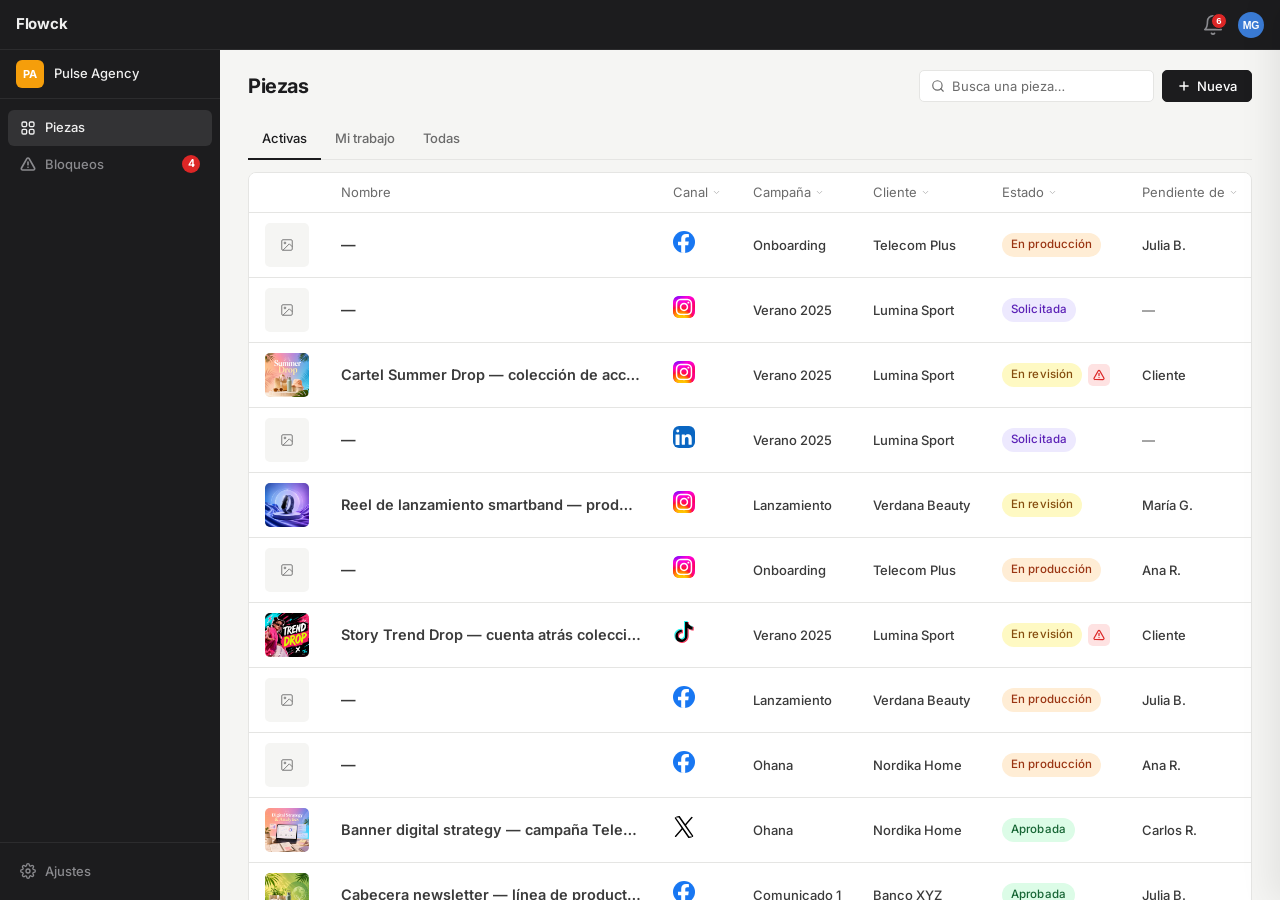
==== index.html @ 9f42bac8 "feat: nombre editable en topbar, placeholder, LinkedIn calado y tabla sin nombre - data.js: name vac" ====
<!DOCTYPE html>
<html lang="es">
<head>
  <meta charset="UTF-8">
  <meta name="viewport" content="width=device-width, initial-scale=1.0">
  <title>Piezas — Flowck</title>
  <link rel="stylesheet" href="css/styles.css">
</head>
<body>

<div id="sidebar"></div>

<div class="main">
  <div id="topbar"></div>

  <div class="content-header">
    <div class="page-header">
      <h1 class="page-title">Piezas</h1>
      <div class="page-actions">
        <div class="search-wrap">
          <svg width="14" height="14" viewBox="0 0 24 24" fill="none" stroke="currentColor" stroke-width="2" stroke-linecap="round" stroke-linejoin="round">
            <circle cx="11" cy="11" r="8"/><path d="m21 21-4.35-4.35"/>
          </svg>
          <input type="text" id="searchInput" placeholder="Busca una pieza…">
        </div>
        <button class="btn btn-primary" id="newPieceBtn">
          <svg width="14" height="14" viewBox="0 0 24 24" fill="none" stroke="currentColor" stroke-width="2.5" stroke-linecap="round">
            <line x1="12" y1="5" x2="12" y2="19"/><line x1="5" y1="12" x2="19" y2="12"/>
          </svg>
          Nueva
        </button>
      </div>
    </div>

    <div class="tabs" id="tabs">
      <div class="tab-item active" data-tab="activas">Activas</div>
      <div class="tab-item" data-tab="mitrabajo">Mi trabajo</div>
      <div class="tab-item" data-tab="todas">Todas</div>
    </div>
  </div>

  <div class="content">
    <div class="table-wrap">
      <table class="pieces-table">
        <thead>
          <tr>
            <th class="col-img"></th>
            <th class="col-name">Nombre</th>
            <th class="col-canal col-filterable" id="filterHead-channel" onclick="openFilterMenu(event,'channel')">
              <span class="th-inner">Canal<svg class="filter-chevron" width="9" height="9" viewBox="0 0 24 24" fill="none" stroke="currentColor" stroke-width="2.5" stroke-linecap="round"><polyline points="6 9 12 15 18 9"/></svg><span class="th-filter-badge" id="badge-channel"></span></span>
            </th>
            <th class="col-camp col-filterable" id="filterHead-campaign" onclick="openFilterMenu(event,'campaign')">
              <span class="th-inner">Campaña<svg class="filter-chevron" width="9" height="9" viewBox="0 0 24 24" fill="none" stroke="currentColor" stroke-width="2.5" stroke-linecap="round"><polyline points="6 9 12 15 18 9"/></svg><span class="th-filter-badge" id="badge-campaign"></span></span>
            </th>
            <th class="col-client col-filterable" id="filterHead-cliente" style="display:none" onclick="openFilterMenu(event,'cliente')">
              <span class="th-inner">Cliente<svg class="filter-chevron" width="9" height="9" viewBox="0 0 24 24" fill="none" stroke="currentColor" stroke-width="2.5" stroke-linecap="round"><polyline points="6 9 12 15 18 9"/></svg><span class="th-filter-badge" id="badge-cliente"></span></span>
            </th>
            <th class="col-estado col-filterable" id="filterHead-status" onclick="openFilterMenu(event,'status')">
              <span class="th-inner">Estado<svg class="filter-chevron" width="9" height="9" viewBox="0 0 24 24" fill="none" stroke="currentColor" stroke-width="2.5" stroke-linecap="round"><polyline points="6 9 12 15 18 9"/></svg><span class="th-filter-badge" id="badge-status"></span></span>
            </th>
            <th class="col-pend col-filterable" id="filterHead-pendienteDe" onclick="openFilterMenu(event,'pendienteDe')">
              <span class="th-inner">Pendiente de<svg class="filter-chevron" width="9" height="9" viewBox="0 0 24 24" fill="none" stroke="currentColor" stroke-width="2.5" stroke-linecap="round"><polyline points="6 9 12 15 18 9"/></svg><span class="th-filter-badge" id="badge-pendienteDe"></span></span>
            </th>
            <th class="col-dead">Deadline</th>
            <th class="col-act"></th>
          </tr>
        </thead>
        <tbody id="piecesBody"></tbody>
      </table>
      <div id="emptyState" class="empty-state" style="display:none">
        <svg width="36" height="36" viewBox="0 0 24 24" fill="none" stroke="#ccc" stroke-width="1.5">
          <rect x="2" y="3" width="20" height="14" rx="2"/><line x1="8" y1="21" x2="16" y2="21"/><line x1="12" y1="17" x2="12" y2="21"/>
        </svg>
        <p>No hay piezas que mostrar</p>
      </div>
    </div>
  </div>
</div>

<!-- Block popover -->
<div class="block-popover" id="blockPopover">
  <div class="block-popover-header">
    <svg width="13" height="13" viewBox="0 0 24 24" fill="none" stroke="currentColor" stroke-width="2.5" stroke-linecap="round" stroke-linejoin="round">
      <path d="m21.73 18-8-14a2 2 0 0 0-3.48 0l-8 14A2 2 0 0 0 4 21h16a2 2 0 0 0 1.73-3Z"/>
      <path d="M12 9v4"/>
      <path d="M12 17h.01"/>
    </svg>
    Bloqueo activo
  </div>
  <div style="font-size:12px;font-weight:600;color:#111;margin-bottom:8px;line-height:1.3" id="popPieceName"></div>
  <div class="block-popover-reason" id="popReason"></div>
  <div class="block-popover-meta">
    Pendiente de: <strong id="popPending"></strong> &nbsp;·&nbsp; Deadline: <strong id="popDeadline"></strong>
  </div>
  <div class="block-popover-footer">
    <a id="popViewLink" href="#" class="btn" style="font-size:12px;padding:5px 14px;background:#F87171;border-color:#F87171;color:#fff;">Ver bloqueo →</a>
  </div>
</div>

<!-- Modal nueva pieza -->
<div class="modal-overlay" id="modalOverlay">
  <div class="modal">
    <div class="modal-header">
      <span class="modal-title" id="modalTitle">Nueva pieza</span>
      <button class="modal-close" id="modalClose">✕</button>
    </div>

    <!-- Nombre: siempre visible -->
    <div class="form-group">
      <label class="form-label">Nombre <span class="required-star">*</span></label>
      <input class="form-input" id="fName" type="text" placeholder="Ej. Banner principal verano">
    </div>

    <!-- Canal + Campaña: siempre visibles -->
    <div class="form-row">
      <div class="form-group">
        <label class="form-label">Canal <span class="required-star">*</span></label>
        <div class="select-wrap">
          <button type="button" class="select-btn empty" id="fChannelBtn">
            <span class="select-btn-content">Selecciona un canal</span>
            <svg class="select-chevron" width="11" height="11" viewBox="0 0 24 24" fill="none" stroke="currentColor" stroke-width="2.5" stroke-linecap="round"><polyline points="6 9 12 15 18 9"/></svg>
          </button>
        </div>
      </div>
      <div class="form-group">
        <label class="form-label">Campaña <span class="form-label-optional">(opcional)</span></label>
        <input class="form-input" id="fCampaign" type="text" placeholder="Ej. Verano 2025">
      </div>
    </div>

    <!-- Cliente + Deadline: siempre visibles -->
    <div class="form-row">
      <div class="form-group">
        <label class="form-label">Cliente <span class="form-label-optional">(opcional)</span></label>
        <input class="form-input" id="fCliente" type="text" placeholder="Ej. Acme Corp">
      </div>
      <div class="form-group">
        <label class="form-label">Deadline <span class="required-star">*</span></label>
        <div class="cal-wrap">
          <button type="button" class="cal-input-btn empty" id="calBtn">
            <span class="cal-btn-text">Selecciona una fecha</span>
            <svg width="13" height="13" viewBox="0 0 24 24" fill="none" stroke="currentColor" stroke-width="2" stroke-linecap="round" stroke-linejoin="round"><rect x="3" y="4" width="18" height="18" rx="2"/><line x1="16" y1="2" x2="16" y2="6"/><line x1="8" y1="2" x2="8" y2="6"/><line x1="3" y1="10" x2="21" y2="10"/></svg>
          </button>
        </div>
      </div>
    </div>

    <!-- SIN archivo: Asignado a + Brief -->
    <div id="sectionNoFile">
      <div class="form-group">
        <label class="form-label">Asignado a <span class="form-label-optional">(opcional)</span></label>
        <div class="select-wrap">
          <button type="button" class="select-btn" id="fOwnerBtn">
            <span class="select-btn-content">Sin asignar</span>
            <svg class="select-chevron" width="11" height="11" viewBox="0 0 24 24" fill="none" stroke="currentColor" stroke-width="2.5" stroke-linecap="round"><polyline points="6 9 12 15 18 9"/></svg>
          </button>
        </div>
      </div>
      <div class="form-group">
        <label class="form-label">Brief <span class="form-label-optional">(opcional)</span></label>
        <textarea class="form-textarea" id="fBrief" placeholder="Describe el objetivo, tono y referencias de la pieza…" style="min-height:70px"></textarea>
      </div>
    </div>

    <hr class="form-separator">

    <!-- Zona de archivo -->
    <div id="fFileZone" class="modal-file-zone">
      <svg width="22" height="22" viewBox="0 0 24 24" fill="none" stroke="currentColor" stroke-width="1.5"><path d="M21 15v4a2 2 0 01-2 2H5a2 2 0 01-2-2v-4"/><polyline points="17 8 12 3 7 8"/><line x1="12" y1="3" x2="12" y2="15"/></svg>
      <span>Arrastra o <strong style="color:var(--text-primary)">haz clic</strong> para subir el archivo creativo</span>
      <span class="modal-file-zone-hint">PNG, JPG, MP4, PDF — opcional</span>
      <input type="file" id="fFile" accept="image/*,video/*,.pdf" style="display:none">
    </div>
    <div id="fFilePreview" class="modal-file-preview" style="display:none">
      <svg width="15" height="15" viewBox="0 0 24 24" fill="none" stroke="currentColor" stroke-width="2" style="flex-shrink:0;color:var(--text-secondary)"><path d="M13 2H6a2 2 0 00-2 2v16a2 2 0 002 2h12a2 2 0 002-2V9z"/><polyline points="13 2 13 9 20 9"/></svg>
      <div class="modal-file-preview-info">
        <span class="modal-file-preview-name" id="fFileNameLabel"></span>
        <button type="button" class="modal-file-preview-replace" id="fFileReplace">Reemplazar archivo</button>
      </div>
      <button type="button" class="modal-file-preview-remove" id="fFileRemove" title="Quitar archivo">✕</button>
    </div>

    <!-- CON archivo: Copy -->
    <div id="sectionWithFile" style="display:none">
      <div class="form-group">
        <label class="form-label">Copy <span class="form-label-optional">(opcional)</span></label>
        <textarea class="form-textarea" id="fCopy" placeholder="Texto principal de la pieza creativa…" style="min-height:70px"></textarea>
      </div>
    </div>

    <div class="modal-footer">
      <button class="btn btn-secondary" id="modalCancel">Cancelar</button>
      <button class="btn btn-primary" id="modalSave" disabled>Crear solicitud</button>
    </div>
  </div>
</div>

<!-- Modal confirmación eliminar pieza -->
<div class="modal-overlay" id="deleteModalOverlay">
  <div class="modal" style="width:400px">
    <div class="modal-header">
      <span class="modal-title">Eliminar pieza</span>
      <button class="modal-close" id="deleteModalClose">✕</button>
    </div>
    <p style="font-size:13.5px;color:var(--text-secondary);line-height:1.5;margin-bottom:4px">
      ¿Confirmas que quieres eliminar esta pieza? Esta acción no se puede deshacer.
    </p>
    <div class="modal-footer">
      <button class="btn btn-secondary" id="deleteModalCancel">Cancelar</button>
      <button class="btn btn-danger" id="deleteModalConfirm">Eliminar</button>
    </div>
  </div>
</div>

<!-- Row action dropdown (shared) -->
<div class="dropdown-menu" id="actionDropdown">
  <div class="dropdown-item" id="actionChangeStatus">
    <svg width="13" height="13" viewBox="0 0 24 24" fill="none" stroke="currentColor" stroke-width="2">
      <polyline points="23 4 23 10 17 10"/><path d="M20.49 15a9 9 0 11-2.12-9.36L23 10"/>
    </svg>
    Cambiar estado
  </div>
  <div class="dropdown-item" id="actionEdit">
    <svg width="13" height="13" viewBox="0 0 24 24" fill="none" stroke="currentColor" stroke-width="2">
      <path d="M11 4H4a2 2 0 0 0-2 2v14a2 2 0 0 0 2 2h14a2 2 0 0 0 2-2v-7"/>
      <path d="M18.5 2.5a2.121 2.121 0 0 1 3 3L12 15l-4 1 1-4 9.5-9.5z"/>
    </svg>
    Editar
  </div>
  <div class="dropdown-sep" id="actionSep"></div>
  <div class="dropdown-item danger" id="actionDelete">
    <svg width="13" height="13" viewBox="0 0 24 24" fill="none" stroke="currentColor" stroke-width="2">
      <polyline points="3 6 5 6 21 6"/><path d="M19 6l-1 14H6L5 6"/><path d="M10 11v6"/><path d="M14 11v6"/>
      <path d="M9 6V4h6v2"/>
    </svg>
    Eliminar pieza
  </div>
</div>

<!-- Column filter dropdown (shared, populated by JS) -->
<div class="filter-dropdown-menu" id="filterDropdown"></div>

<!-- Status change sub-dropdown -->
<div class="dropdown-menu" id="statusDropdown" style="min-width:175px">
  <div class="dropdown-item" data-status="solicitada"><span class="badge solicitada">Solicitada</span></div>
  <div class="dropdown-item" data-status="produccion"><span class="badge produccion">En producción</span></div>
  <div class="dropdown-item" data-status="revision"><span class="badge revision">En revisión</span></div>
  <div class="dropdown-item" data-status="aprobada"><span class="badge aprobada">Aprobada</span></div>
  <div class="dropdown-item" data-status="publicada"><span class="badge publicada">Publicada</span></div>
</div>

<script src="js/data.js"></script>
<script src="js/app.js"></script>
<script>
  /* ── Init ──────────────────────────────────────── */
  document.getElementById('sidebar').innerHTML = renderSidebar('piezas');
  document.getElementById('topbar').innerHTML  = renderTopbar();

  let currentTab    = 'activas';
  let currentSearch = '';
  let activePieceId = null;

  /* ── Column filters state ──────────────────────── */
  const columnFilters = { channel: [], status: [], campaign: [], pendienteDe: [], cliente: [] };
  let currentFilterCol = null;

  /* ── Render table ──────────────────────────────── */
  function getFilteredPieces() {
    let pieces = getPieces();
    if (currentTab === 'activas')   pieces = pieces.filter(p => p.status !== 'publicada');
    if (currentTab === 'mitrabajo') pieces = pieces.filter(p => p.pendienteDe === 'María G.');
    if (currentSearch) {
      const q = currentSearch.toLowerCase();
      pieces = pieces.filter(p => p.name.toLowerCase().includes(q) || p.campaign.toLowerCase().includes(q));
    }
    if (columnFilters.channel.length)     pieces = pieces.filter(p => columnFilters.channel.includes(p.channel));
    if (columnFilters.status.length)      pieces = pieces.filter(p => columnFilters.status.includes(p.status));
    if (columnFilters.campaign.length)    pieces = pieces.filter(p => columnFilters.campaign.includes(p.campaign));
    if (columnFilters.pendienteDe.length) pieces = pieces.filter(p => columnFilters.pendienteDe.includes(p.pendienteDe));
    if (columnFilters.cliente.length)     pieces = pieces.filter(p => columnFilters.cliente.includes(p.cliente));
    pieces = pieces.slice().sort((a, b) => {
      if (currentTab === 'todas') {
        const aPubl = a.status === 'publicada' ? 1 : 0;
        const bPubl = b.status === 'publicada' ? 1 : 0;
        if (aPubl !== bPubl) return aPubl - bPubl;
      }
      if (!a.deadline && !b.deadline) return 0;
      if (!a.deadline) return 1;
      if (!b.deadline) return -1;
      return a.deadline.localeCompare(b.deadline);
    });
    return pieces;
  }

  /* ── Column filter UI (búsqueda + checkboxes + Aplicar/Limpiar) ── */
  let filterDraft = { col: null, selected: new Set() };

  function escAttr(s) {
    return String(s).replace(/&/g,'&amp;').replace(/"/g,'&quot;').replace(/</g,'&lt;').replace(/>/g,'&gt;');
  }

  function openFilterMenu(e, col) {
    e.stopPropagation();
    const menu = document.getElementById('filterDropdown');
    if (menu.classList.contains('open') && currentFilterCol === col) {
      menu.classList.remove('open');
      currentFilterCol = null;
      return;
    }
    currentFilterCol = col;
    filterDraft = { col, selected: new Set(columnFilters[col] || []) };
    menu.innerHTML = buildFilterContent(col);
    const rect = e.currentTarget.getBoundingClientRect();
    menu.style.minWidth = '230px';
    menu.style.top  = (rect.bottom + 1) + 'px';
    const menuW = 230;
    menu.style.left = Math.max(8, Math.min(rect.left, window.innerWidth - menuW - 8)) + 'px';
    closeAll();
    menu.classList.add('open');
    const search = menu.querySelector('.filter-search-input');
    if (search) search.focus();
  }

  function buildFilterContent(col) {
    const pieces   = getPieces();
    const selected = filterDraft.selected;

    let present = [];
    if (col === 'channel')         present = pieces.map(p => p.channel).filter(Boolean);
    else if (col === 'status')     present = pieces.map(p => p.status).filter(Boolean);
    else if (col === 'campaign')   present = pieces.map(p => p.campaign).filter(v => v && v !== '—');
    else if (col === 'cliente')    present = pieces.map(p => p.cliente).filter(v => v && v.trim());
    else if (col === 'pendienteDe')present = pieces.map(p => p.pendienteDe).filter(v => v && v !== '—');

    let options = [...new Set(present)].map(v => ({
      value: v,
      label: col === 'channel' ? (CHANNEL_LABELS[v] || v) : (col === 'status' ? (STATUS_LABELS[v] || v) : v),
    }));
    if (col === 'status') {
      /* Mismo orden que el subdropdown "Cambiar estado" de los ···, no alfabético. */
      options.sort((a, b) => STATUS_ORDER.indexOf(a.value) - STATUS_ORDER.indexOf(b.value));
    } else {
      options.sort((a, b) => a.label.localeCompare(b.label));
    }

    const rowsHtml = options.map(o => {
      const checked = selected.has(o.value) ? 'checked' : '';
      let inner;
      if (col === 'channel') inner = `${channelIcon(o.value)}<span>${o.label}</span>`;
      else if (col === 'status') inner = statusBadge(o.value);
      else inner = `<span>${o.label}</span>`;
      return `<label class="filter-option-row" data-label="${escAttr(o.label.toLowerCase())}">
        <input type="checkbox" value="${escAttr(o.value)}" ${checked} onchange="toggleFilterDraft(this.value, this.checked)">
        ${inner}
      </label>`;
    }).join('') || `<div class="filter-empty">Sin opciones</div>`;

    /* Solo Campaña y Cliente pueden acumular muchas opciones; el resto
       son listas fijas/cortas y no necesitan buscador interno. */
    const showSearch = col === 'campaign' || col === 'cliente';
    const searchHtml = showSearch ? `
      <div class="filter-search-wrap">
        <svg width="13" height="13" viewBox="0 0 24 24" fill="none" stroke="currentColor" stroke-width="2" stroke-linecap="round" stroke-linejoin="round"><circle cx="11" cy="11" r="8"/><path d="m21 21-4.35-4.35"/></svg>
        <input type="text" class="filter-search-input" placeholder="Buscar opción…" oninput="onFilterSearchInput(this.value)">
      </div>` : '';

    return `
      ${searchHtml}
      <div class="filter-options-list" id="filterOptionsList">${rowsHtml}</div>
      <div class="filter-panel-actions">
        <button type="button" class="filter-btn-clear" onclick="clearFilterPanel()">Limpiar</button>
        <button type="button" class="filter-btn-apply" onclick="applyFilterPanel()">Aplicar</button>
      </div>`;
  }

  function onFilterSearchInput(q) {
    const query = q.trim().toLowerCase();
    document.querySelectorAll('#filterOptionsList .filter-option-row').forEach(row => {
      row.style.display = (!query || row.dataset.label.includes(query)) ? 'flex' : 'none';
    });
  }

  function toggleFilterDraft(value, checked) {
    if (checked) filterDraft.selected.add(value);
    else filterDraft.selected.delete(value);
  }

  function applyFilterPanel() {
    if (!filterDraft.col) return;
    columnFilters[filterDraft.col] = [...filterDraft.selected];
    closeAll();
    currentFilterCol = null;
    renderTable();
    updateFilterHeaders();
  }

  function clearFilterPanel() {
    if (!filterDraft.col) return;
    columnFilters[filterDraft.col] = [];
    closeAll();
    currentFilterCol = null;
    renderTable();
    updateFilterHeaders();
  }

  function updateFilterHeaders() {
    const map = { channel:'filterHead-channel', status:'filterHead-status', campaign:'filterHead-campaign', pendienteDe:'filterHead-pendienteDe', cliente:'filterHead-cliente' };
    Object.entries(map).forEach(([key, id]) => {
      const th = document.getElementById(id);
      const count = (columnFilters[key] || []).length;
      if (th) th.classList.toggle('has-filter', count > 0);
      const badge = document.getElementById('badge-' + key);
      if (badge) badge.textContent = count > 0 ? String(count) : '';
    });
  }

  function renderTable() {
    const pieces     = getFilteredPieces();
    const tbody      = document.getElementById('piecesBody');
    const empty      = document.getElementById('emptyState');
    const showCliente = getPieces().some(p => p.cliente && p.cliente.trim());
    const clienteTh  = document.getElementById('filterHead-cliente');
    if (clienteTh) clienteTh.style.display = showCliente ? '' : 'none';

    if (pieces.length === 0) {
      tbody.innerHTML = '';
      empty.style.display = 'block';
      return;
    }
    empty.style.display = 'none';

    tbody.innerHTML = pieces.map(p => `
      <tr data-id="${p.id}" onclick="goDetail(${p.id})">
        <td class="col-img">
          ${(p.image || p.thumbnail) && !['solicitada','produccion'].includes(p.status)
            ? `<img class="cell-thumb" src="${p.image || p.thumbnail}" alt="${p.name}" onerror="this.style.display='none';this.nextElementSibling.style.display='flex'">
               <div class="thumb-placeholder" style="display:none">
                 <svg width="14" height="14" viewBox="0 0 24 24" fill="none" stroke="currentColor" stroke-width="1.5">
                   <rect x="3" y="3" width="18" height="18" rx="2"/><circle cx="8.5" cy="8.5" r="1.5"/>
                   <polyline points="21 15 16 10 5 21"/>
                 </svg>
               </div>`
            : `<div class="thumb-placeholder" style="display:flex">
                 <svg width="14" height="14" viewBox="0 0 24 24" fill="none" stroke="currentColor" stroke-width="1.5">
                   <rect x="3" y="3" width="18" height="18" rx="2"/><circle cx="8.5" cy="8.5" r="1.5"/>
                   <polyline points="21 15 16 10 5 21"/>
                 </svg>
               </div>`}
        </td>
        <td class="col-name"><span class="cell-name">${p.name || '—'}</span></td>
        <td class="col-canal">${channelIcon(p.channel)}</td>
        <td class="col-camp"><span class="cell-campaign">${p.campaign}</span></td>
        ${showCliente ? `<td class="col-client"><span class="cell-campaign">${p.cliente || ''}</span></td>` : ''}
        <td class="col-estado">
          <div class="status-cell">
            ${statusBadge(p.status)}
            ${p.blocked ? blockBadge(p.id) : ''}
          </div>
        </td>
        <td class="col-pend"><span class="cell-pending${(!p.pendienteDe || p.pendienteDe === '—' || p.pendienteDe === 'Sin asignar') ? ' cell-pending-unassigned' : ''}">${(!p.pendienteDe || p.pendienteDe === 'Sin asignar') ? '—' : p.pendienteDe}</span></td>
        <td class="col-dead">${formatDeadline(p.deadline, p.status)}</td>
        <td class="col-act" onclick="event.stopPropagation()">
          <button class="actions-btn" onclick="openActionMenu(event, ${p.id})" title="Acciones">···</button>
        </td>
      </tr>
    `).join('');
  }

  /* ── Navigation ────────────────────────────────── */
  function goDetail(id) { window.location.href = 'detalle.html#' + id; }

  /* ── Tabs ──────────────────────────────────────── */
  document.getElementById('tabs').addEventListener('click', function(e) {
    const tab = e.target.closest('.tab-item');
    if (!tab) return;
    document.querySelectorAll('.tab-item').forEach(t => t.classList.remove('active'));
    tab.classList.add('active');
    currentTab = tab.dataset.tab;
    renderTable();
  });

  /* ── Search ─────────────────────────────────────── */
  document.getElementById('searchInput').addEventListener('input', function() {
    currentSearch = this.value.trim();
    renderTable();
  });

  /* ── Action dropdown ─────────────────────────────── */
  let actionMenuOpenedUp = false;

  function openActionMenu(e, id) {
    e.stopPropagation();
    const btn  = e.currentTarget;
    const menu = document.getElementById('actionDropdown');

    if (menu.classList.contains('open') && activePieceId === id) {
      menu.classList.remove('open');
      return;
    }
    activePieceId = id;
    closeAll();

    const piece = getPieceById(id);
    const showChangeStatus = !!piece && piece.status !== 'publicada';
    const showEdit = !!piece && ['solicitada','produccion','revision'].includes(piece.status);
    document.getElementById('actionChangeStatus').style.display = showChangeStatus ? 'flex' : 'none';
    document.getElementById('actionEdit').style.display = showEdit ? 'flex' : 'none';
    document.getElementById('actionSep').style.display = (showChangeStatus || showEdit) ? 'block' : 'none';

    const rect  = btn.getBoundingClientRect();
    const menuW = 180;
    menu.style.position   = 'fixed';
    menu.style.right      = 'auto';
    menu.style.visibility = 'hidden';
    menu.classList.add('open');
    const menuH = menu.offsetHeight;
    menu.style.visibility = '';

    /* Las 3 últimas filas de la tabla siempre abren hacia arriba,
       sin depender del cálculo dinámico de espacio disponible. */
    const allRows = [...document.querySelectorAll('#piecesBody tr')];
    const row     = btn.closest('tr');
    const rowIdx  = allRows.indexOf(row);
    const isLastRows = rowIdx !== -1 && rowIdx >= allRows.length - 3;

    const spaceBelow = window.innerHeight - rect.top;
    actionMenuOpenedUp = isLastRows || spaceBelow < menuH + 8;
    menu.style.top  = (actionMenuOpenedUp ? (rect.bottom - menuH) : rect.top) + 'px';
    menu.style.left = (rect.right - menuW) + 'px';
  }

  document.getElementById('actionDelete').addEventListener('click', function() {
    if (!activePieceId) return;
    closeAll();
    document.getElementById('deleteModalOverlay').classList.add('open');
  });

  function closeDeleteModal() {
    document.getElementById('deleteModalOverlay').classList.remove('open');
  }
  document.getElementById('deleteModalClose').addEventListener('click', closeDeleteModal);
  document.getElementById('deleteModalCancel').addEventListener('click', closeDeleteModal);
  document.getElementById('deleteModalOverlay').addEventListener('click', function(e) {
    if (e.target === this) closeDeleteModal();
  });
  document.getElementById('deleteModalConfirm').addEventListener('click', function() {
    if (!activePieceId) return;
    const pieces = getPieces().filter(p => p.id !== activePieceId);
    savePieces(pieces);
    closeDeleteModal();
    renderTable();
    document.getElementById('sidebar').innerHTML = renderSidebar('piezas');
  });

  document.getElementById('actionEdit').addEventListener('click', function() {
    if (!activePieceId) return;
    openEditModal(activePieceId);
  });

  document.getElementById('actionChangeStatus').addEventListener('click', function(e) {
    e.stopPropagation();
    const actionMenu = document.getElementById('actionDropdown');
    const statusMenu = document.getElementById('statusDropdown');
    const rect = actionMenu.getBoundingClientRect();

    const piece = getPieceById(activePieceId);
    document.querySelectorAll('#statusDropdown [data-status]').forEach(item => {
      item.style.display = (!piece || item.dataset.status !== piece.status) ? 'flex' : 'none';
    });

    statusMenu.style.position   = 'fixed';
    statusMenu.style.right      = 'auto';
    statusMenu.style.visibility = 'hidden';
    statusMenu.classList.add('open');
    const menuH = statusMenu.offsetHeight;
    statusMenu.style.visibility = '';

    /* Misma posición horizontal que el dropdown ··· y la misma dirección
       (arriba/abajo) que este haya usado al abrirse. */
    statusMenu.style.top  = (actionMenuOpenedUp ? (rect.bottom - menuH) : rect.top) + 'px';
    statusMenu.style.left = rect.left + 'px';
    actionMenu.classList.remove('open');
  });

  document.getElementById('statusDropdown').addEventListener('click', function(e) {
    const item = e.target.closest('[data-status]');
    if (!item || !activePieceId) return;
    const pieces = getPieces();
    const idx    = pieces.findIndex(p => p.id === activePieceId);
    if (idx !== -1) {
      pieces[idx].status      = item.dataset.status;
      pieces[idx].pendienteDe = getDefaultPendiente(pieces[idx]);
      savePieces(pieces);
    }
    closeAll();
    renderTable();
  });

  /* ── Modal nueva pieza / editar pieza ─────────────── */
  let modalHasFile = false;
  let modalFileData = null;
  let modalFileDataUrl = null;
  let editingPieceId = null;
  let editingKeptOriginalFile = false;
  const cal = new MiniCalendar(document.getElementById('calBtn'), () => validateModal());
  const channelSelect = new IconSelect(
    document.getElementById('fChannelBtn'),
    Object.keys(CHANNEL_LABELS).map(v => ({ value: v, label: CHANNEL_LABELS[v], iconHtml: channelIcon(v) })),
    () => validateModal()
  );
  const ownerSelect = new IconSelect(
    document.getElementById('fOwnerBtn'),
    [...getTeamMembers(), 'Sin asignar'].map(v => ({ value: v, label: v })),
    null
  );
  ownerSelect.setValue('Sin asignar', false);

  function validateModal() {
    const name    = document.getElementById('fName').value.trim();
    const channel = channelSelect.getValue();
    const deadline = cal.getValue();
    const ok = name.length > 0 && !!channel && deadline.length > 0;
    document.getElementById('modalSave').disabled = !ok;
  }
  document.getElementById('fName').addEventListener('input', validateModal);

  function setModalMode(withFile) {
    modalHasFile = withFile;
    document.getElementById('sectionNoFile').style.display  = withFile ? 'none'  : 'block';
    document.getElementById('sectionWithFile').style.display = withFile ? 'block' : 'none';
    document.getElementById('modalSave').textContent = editingPieceId
      ? 'Guardar cambios'
      : (withFile ? 'Añadir pieza' : 'Crear solicitud');
    validateModal();
  }

  function handleModalFile(file) {
    if (!file) return;
    modalFileData = file;
    modalFileDataUrl = null;
    editingKeptOriginalFile = false;
    document.getElementById('fFileNameLabel').textContent = file.name;
    document.getElementById('fFileZone').style.display    = 'none';
    document.getElementById('fFilePreview').style.display = 'flex';
    setModalMode(true);
    const reader = new FileReader();
    reader.onload = function(e) { modalFileDataUrl = e.target.result; };
    reader.readAsDataURL(file);
  }

  function openModal() {
    document.getElementById('modalTitle').textContent = 'Nueva pieza';
    document.getElementById('modalOverlay').classList.add('open');
    validateModal();
  }

  function openEditModal(id) {
    const piece = getPieceById(id);
    if (!piece) return;
    closeAll();
    editingPieceId = id;
    editingKeptOriginalFile = !!piece.fileName;
    modalFileData = null;
    modalFileDataUrl = null;

    document.getElementById('fName').value     = piece.name || '';
    document.getElementById('fCampaign').value = (piece.campaign && piece.campaign !== '—') ? piece.campaign : '';
    document.getElementById('fCliente').value  = piece.cliente || '';
    document.getElementById('fBrief').value    = piece.brief || '';
    document.getElementById('fCopy').value     = piece.copy || '';
    channelSelect.setValue(piece.channel, false);
    cal.setValue(piece.deadline || '');
    ownerSelect.setValue((piece.pendienteDe && piece.pendienteDe !== '—') ? piece.pendienteDe : 'Sin asignar', false);

    if (piece.fileName) {
      document.getElementById('fFileNameLabel').textContent = piece.fileName;
      document.getElementById('fFileZone').style.display    = 'none';
      document.getElementById('fFilePreview').style.display = 'flex';
      setModalMode(true);
    } else {
      document.getElementById('fFileZone').style.display    = 'flex';
      document.getElementById('fFilePreview').style.display = 'none';
      setModalMode(false);
    }

    document.getElementById('modalTitle').textContent = 'Editar pieza';
    document.getElementById('modalOverlay').classList.add('open');
    validateModal();
  }

  function closeModal() {
    document.getElementById('modalOverlay').classList.remove('open');
    ['fName','fCampaign','fBrief','fCliente','fCopy'].forEach(id => {
      const el = document.getElementById(id); if (el) el.value = '';
    });
    cal.reset();
    channelSelect.reset();
    ownerSelect.setValue('Sin asignar', false);
    document.getElementById('fFile').value         = '';
    document.getElementById('fFileNameLabel').textContent = '';
    document.getElementById('fFileZone').style.display    = 'flex';
    document.getElementById('fFilePreview').style.display = 'none';
    modalHasFile = false;
    modalFileData = null;
    modalFileDataUrl = null;
    editingPieceId = null;
    editingKeptOriginalFile = false;
    setModalMode(false);
  }

  /* File zone — click */
  document.getElementById('fFileZone').addEventListener('click', function() {
    document.getElementById('fFile').click();
  });
  document.getElementById('fFileReplace').addEventListener('click', function() {
    document.getElementById('fFile').click();
  });
  document.getElementById('fFile').addEventListener('change', function() {
    handleModalFile(this.files[0]);
  });

  /* File zone — drag & drop */
  document.getElementById('fFileZone').addEventListener('dragover', function(e) {
    e.preventDefault(); this.classList.add('drag-over');
  });
  document.getElementById('fFileZone').addEventListener('dragleave', function() {
    this.classList.remove('drag-over');
  });
  document.getElementById('fFileZone').addEventListener('drop', function(e) {
    e.preventDefault(); this.classList.remove('drag-over');
    handleModalFile(e.dataTransfer.files[0]);
  });

  /* Remove file */
  document.getElementById('fFileRemove').addEventListener('click', function() {
    modalFileData = null;
    modalFileDataUrl = null;
    editingKeptOriginalFile = false;
    document.getElementById('fFile').value = '';
    document.getElementById('fFilePreview').style.display = 'none';
    document.getElementById('fFileZone').style.display    = 'flex';
    setModalMode(false);
  });

  document.getElementById('newPieceBtn').addEventListener('click', openModal);
  document.getElementById('modalClose').addEventListener('click', closeModal);
  document.getElementById('modalCancel').addEventListener('click', closeModal);
  document.getElementById('modalOverlay').addEventListener('click', function(e) {
    if (e.target === this) closeModal();
  });

  document.getElementById('modalSave').addEventListener('click', function() {
    const name = document.getElementById('fName').value.trim();
    if (!name) { document.getElementById('fName').focus(); return; }

    const channel = channelSelect.getValue();
    if (!channel) return;

    const deadline = cal.getValue();
    if (!deadline) return;

    const campaign = document.getElementById('fCampaign').value.trim() || '—';
    const cliente  = document.getElementById('fCliente').value.trim();
    const pieces   = getPieces();

    if (editingPieceId) {
      /* ── Editar pieza existente ──────────────────── */
      const idx = pieces.findIndex(p => p.id === editingPieceId);
      if (idx === -1) { closeModal(); return; }
      const orig = pieces[idx];

      const owner = modalHasFile ? (orig.pendienteDe || 'Sin asignar') : (ownerSelect.getValue() || 'Sin asignar');
      const brief = modalHasFile ? (orig.brief || '') : document.getElementById('fBrief').value.trim();
      const copy  = modalHasFile ? document.getElementById('fCopy').value.trim() : (orig.copy || '');

      let fileName, fileFormat, thumbnail, image;
      if (modalFileData) {
        /* archivo nuevo: sustituye al anterior */
        fileFormat = modalFileData.name.split('.').pop().toUpperCase();
        fileName   = modalFileData.name;
        thumbnail  = modalFileDataUrl || orig.thumbnail || '';
        image      = modalFileDataUrl || orig.image || '';
      } else if (modalHasFile && editingKeptOriginalFile) {
        /* se mantiene el archivo original sin cambios */
        fileName = orig.fileName; fileFormat = orig.fileFormat;
        thumbnail = orig.thumbnail; image = orig.image;
      } else {
        /* sin archivo (eliminado o nunca tuvo) */
        fileName = null; fileFormat = '—'; thumbnail = ''; image = '';
      }

      pieces[idx] = {
        ...orig,
        name, channel, campaign,
        pendienteDe: owner,
        deadline,
        cliente,
        brief,
        copy,
        fileName,
        fileFormat,
        thumbnail,
        image,
      };
      savePieces(pieces);
      closeModal();
      renderTable();
      document.getElementById('sidebar').innerHTML = renderSidebar('piezas');
      return;
    }

    /* ── Crear pieza nueva ────────────────────────── */
    const owner    = modalHasFile ? 'Sin asignar' : (ownerSelect.getValue() || 'Sin asignar');
    const brief    = modalHasFile ? '' : document.getElementById('fBrief').value.trim();
    const copy     = modalHasFile ? document.getElementById('fCopy').value.trim() : '';
    const fileFormat = modalHasFile && modalFileData
      ? modalFileData.name.split('.').pop().toUpperCase()
      : '—';
    const fileName   = modalHasFile && modalFileData ? modalFileData.name : null;
    const initialStatus = modalHasFile
      ? 'revision'
      : (owner !== 'Sin asignar' ? 'produccion' : 'solicitada');

    const newId = Math.max(...pieces.map(p => p.id), 0) + 1;
    const seed  = 'flowck' + newId;

    pieces.push({
      id: newId, name, channel,
      campaign,
      status:      initialStatus,
      pendienteDe: owner,
      deadline:    deadline || '',
      ...(cliente  ? { cliente }  : {}),
      ...(brief    ? { brief }    : {}),
      ...(fileName ? { fileName } : {}),
      thumbnail:   modalHasFile ? (modalFileDataUrl || '') : '',
      image:       modalHasFile ? (modalFileDataUrl || '') : '',
      blocked: false, blockLabel: '', blockReason: '',
      copy,
      fileFormat,
      fileVersion: 'v1',
      comments: [],
    });
    savePieces(pieces);
    closeModal();
    renderTable();
    document.getElementById('sidebar').innerHTML = renderSidebar('piezas');
  });

  /* Reposiciona desplegables del modal al hacer scroll dentro de él */
  document.getElementById('modalOverlay').querySelector('.modal').addEventListener('scroll', function() {
    const iPop = IconSelect._pop;
    if (iPop && iPop.classList.contains('open') && IconSelect._inst) {
      const r = IconSelect._inst._btn.getBoundingClientRect();
      iPop.style.top  = (r.bottom + 4) + 'px';
      iPop.style.left = r.left + 'px';
    }
    const cPop = MiniCalendar._pop;
    if (cPop && cPop.classList.contains('open') && MiniCalendar._inst) {
      const r = MiniCalendar._inst._btn.getBoundingClientRect();
      cPop.style.top  = (r.bottom + 4) + 'px';
      cPop.style.left = r.left + 'px';
    }
  });

  /* ── Boot ──────────────────────────────────────── */
  renderTable();
</script>
</body>
</html>
---- css/styles.css ----
@import url('https://fonts.googleapis.com/css2?family=Inter:ital,wght@0,400;0,500;0,600;0,700;1,400&display=swap');

*, *::before, *::after { box-sizing: border-box; margin: 0; padding: 0; }

:root {
  --bg:               #F5F5F3;
  --surface:          #FFFFFF;
  --sidebar-bg:       #1C1C1E;
  --text-primary:     #1C1C1E;
  --text-secondary:   #6B6B6B;
  --text-on-dark:     #F0F0F0;
  --text-on-dark-muted: #8A8A8E;
  --border:           #E5E5E3;
  --border-dark:      #2C2C2E;
  --row-hover:        #FAFAF9;

  --s-sol-bg:   #EDE9FE; --s-sol-text:  #5B21B6;
  --s-pro-bg:   #FFEDD5; --s-pro-text:  #9A3412;
  --s-rev-bg:   #FEF9C3; --s-rev-text:  #854D0E;
  --s-apr-bg:   #DCFCE7; --s-apr-text:  #166534;
  --s-pub-bg:   #DBEAFE; --s-pub-text:  #1D4ED8;
  --block-bg:   #FEE2E2; --block-text:  #DC2626;

  --sidebar-w:  220px;
  --r:          8px;
  --r-sm:       5px;
  --r-full:     999px;
}

html, body { height: 100%; }

body {
  font-family: 'Inter', -apple-system, sans-serif;
  background: var(--bg);
  color: var(--text-primary);
  font-size: 13.5px;
  line-height: 1.5;
  -webkit-font-smoothing: antialiased;
}

/* ── SIDEBAR ─────────────────────────────────────── */
.sidebar {
  width: var(--sidebar-w);
  min-height: 100vh;
  background: var(--sidebar-bg);
  display: flex;
  flex-direction: column;
  position: fixed;
  top: 0; left: 0;
  z-index: 100;
}

.sidebar-brand {
  height: 50px;
  box-sizing: border-box;
  display: flex;
  align-items: center;
  padding: 0 16px;
  font-size: 15px;
  font-weight: 700;
  color: var(--text-on-dark);
  letter-spacing: -0.3px;
  border-bottom: 1px solid var(--border-dark);
  flex-shrink: 0;
}

.sidebar-nav { flex: 1; padding: 10px 0; }

.nav-item {
  display: flex;
  align-items: center;
  gap: 9px;
  padding: 8px 12px;
  color: var(--text-on-dark-muted);
  font-size: 13px;
  font-weight: 500;
  cursor: pointer;
  border-radius: 6px;
  margin: 1px 8px;
  text-decoration: none;
  transition: background 0.12s, color 0.12s;
}
.nav-item:hover { background: rgba(255,255,255,0.07); color: var(--text-on-dark); }
.nav-item.active { background: rgba(255,255,255,0.1); color: var(--text-on-dark); }

.nav-item .nav-badge {
  margin-left: auto;
  background: #DC2626;
  color: #fff;
  font-size: 10.5px;
  font-weight: 700;
  min-width: 18px;
  height: 18px;
  border-radius: 99px;
  display: flex; align-items: center; justify-content: center;
  padding: 0 5px;
}

.sidebar-bottom {
  padding: 10px 0;
  border-top: 1px solid var(--border-dark);
}

/* ── MAIN LAYOUT ─────────────────────────────────── */
.main {
  margin-left: var(--sidebar-w);
  height: 100vh;
  display: flex;
  flex-direction: column;
  overflow: hidden;
}

/* Sub-header (page-title + tabs) — always visible above the scroll area */
.content-header {
  flex-shrink: 0;
  background: var(--bg);
  padding: 20px 28px 12px;
}

/* ── PAGE TOPBAR (dark strip) ────────────────────── */
.page-topbar {
  height: 50px;
  background: var(--sidebar-bg);
  display: flex;
  align-items: center;
  justify-content: flex-end;
  padding: 0 16px;
  gap: 10px;
  position: sticky;
  top: 0;
  z-index: 90;
  flex-shrink: 0;
  border-bottom: 1px solid var(--border-dark);
}

.topbar-bell-btn {
  display: flex; align-items: center; justify-content: center;
  background: transparent;
  color: var(--text-on-dark-muted);
  height: 26px;
  line-height: 0;
  border: none;
  cursor: pointer;
  transition: color 0.12s;
  position: relative;
  padding: 4px;
}
.topbar-bell-btn:hover { color: var(--text-on-dark); }

.topbar-notif-dot {
  position: absolute;
  top: 3px; right: 3px;
  width: 6px; height: 6px;
  background: #DC2626;
  border-radius: 50%;
  border: 1.5px solid var(--sidebar-bg);
}

.profile-avatar-wrap {
  position: relative;
  flex-shrink: 0;
}

.topbar-avatar {
  width: 26px; height: 26px;
  border-radius: 50%;
  border: none; padding: 0;
  color: #fff;
  font-size: 10.5px;
  font-weight: 700;
  letter-spacing: -0.2px;
  display: flex; align-items: center; justify-content: center;
  cursor: pointer;
  flex-shrink: 0;
}

/* ── PROFILE DROPDOWN ───────────────────────────── */
.profile-dropdown {
  position: absolute;
  top: calc(100% + 8px);
  right: 0;
  background: var(--surface);
  border: 0.5px solid #E5E5E3;
  border-radius: var(--r);
  box-shadow: 0 8px 24px rgba(0,0,0,0.10);
  z-index: 400;
  width: max-content;
  display: none;
  overflow: hidden;
}
.profile-dropdown.open { display: block; }

.profile-dropdown-header {
  display: flex; align-items: center; gap: 12px;
  padding: 14px 16px;
}
.profile-dropdown-avatar {
  width: 40px; height: 40px;
  border-radius: 50%;
  display: flex; align-items: center; justify-content: center;
  color: #fff; font-size: 15px; font-weight: 700;
  flex-shrink: 0; letter-spacing: -0.4px;
}
.profile-dropdown-info {
  display: flex; flex-direction: column; gap: 5px; align-items: center;
}
.profile-dropdown-name {
  font-size: 13.5px; font-weight: 600; color: var(--text-primary);
}

/* ── TOAST ──────────────────────────────────────── */
.app-toast {
  position: fixed;
  bottom: 24px; right: 24px;
  background: var(--text-primary);
  color: #fff;
  font-size: 13px; font-weight: 500;
  padding: 10px 16px;
  border-radius: var(--r);
  box-shadow: 0 4px 16px rgba(0,0,0,0.15);
  opacity: 0;
  transform: translateY(6px);
  transition: opacity 0.18s, transform 0.18s;
  pointer-events: none;
  z-index: 9999;
}
.app-toast.visible {
  opacity: 1;
  transform: translateY(0);
}

/* ── CONTENT ─────────────────────────────────────── */
.content {
  flex: 1;
  padding: 0 28px 40px;
  overflow-y: auto;
}

/* ── PAGE HEADER ─────────────────────────────────── */
.page-header {
  display: flex;
  align-items: center;
  justify-content: space-between;
  margin-bottom: 18px;
  gap: 12px;
}
.page-title {
  font-size: 20px;
  font-weight: 700;
  letter-spacing: -0.4px;
}
.page-actions { display: flex; align-items: center; gap: 8px; }

/* ── TABS ─────────────────────────────────────────── */
.tabs {
  display: flex;
  border-bottom: 1px solid var(--border);
  margin-bottom: 0;
}
.tab-item {
  font-size: 13px;
  font-weight: 500;
  color: var(--text-secondary);
  padding: 9px 14px;
  cursor: pointer;
  border-bottom: 2px solid transparent;
  margin-bottom: -1px;
  transition: color 0.12s, border-color 0.12s;
  white-space: nowrap;
  user-select: none;
}
.tab-item:hover { color: var(--text-primary); }
.tab-item.active { color: var(--text-primary); border-bottom-color: var(--text-primary); }

/* ── TABLE ─────────────────────────────────────────── */
.table-wrap {
  background: var(--surface);
  border: 1px solid var(--border);
  border-radius: var(--r);
  overflow: clip; /* clips rounded corners without creating a scroll container */
  margin-top: 0;
}

.pieces-table {
  width: 100%;
  min-width: 860px;
  border-collapse: collapse;
}

.pieces-table thead th {
  background: var(--surface);
  position: sticky;
  top: 0;
  z-index: 10;
  padding: 10px 16px;
  text-align: left;
  font-size: 13px;
  font-weight: 400;
  color: #6B6B6B;
  border-bottom: 1px solid var(--border);
  white-space: nowrap;
}

.pieces-table tbody tr {
  border-bottom: 1px solid var(--border);
  transition: background 0.1s;
  cursor: pointer;
}
.pieces-table tbody tr:last-child { border-bottom: none; }
.pieces-table tbody tr:hover { background: var(--row-hover); }

.pieces-table td {
  padding: 10px 16px;
  vertical-align: middle;
  overflow: hidden;
}

.col-img    { width: 56px;  min-width: 56px; }
.col-name   { width: 200px; }
.col-canal  { width: 72px; }
.col-camp   { width: 130px; }
.col-client { width: 110px; }
.col-estado { width: 140px; }
.col-pend   { width: 125px; }
.col-dead   { width: 95px; }
.col-act    { width: 40px;  min-width: 40px; text-align: center; }

.cell-thumb {
  width: 44px; height: 44px;
  border-radius: var(--r-sm);
  object-fit: cover;
  background: var(--bg);
  display: block;
}
.thumb-placeholder {
  width: 44px; height: 44px;
  border-radius: var(--r-sm);
  background: var(--bg);
  display: flex; align-items: center; justify-content: center;
  color: var(--text-secondary);
  font-size: 11px;
}

.cell-name {
  display: block;
  font-weight: 600;
  font-size: 14.5px;
  color: #3A3A3A;
  white-space: nowrap;
  overflow: hidden;
  text-overflow: ellipsis;
  max-width: 300px;
}

.cell-campaign {
  font-size: 13px;
  font-weight: 500;
  color: #3A3A3A;
  white-space: nowrap;
  overflow: hidden;
  text-overflow: ellipsis;
}

.cell-pending {
  font-size: 13px;
  font-weight: 500;
  color: #3A3A3A;
}

.cell-deadline {
  font-size: 13px;
  font-weight: 500;
  color: #3A3A3A;
  white-space: nowrap;
}
.cell-deadline.urgent { color: #DC2626; font-weight: 500; }

.status-cell {
  display: flex;
  align-items: center;
  gap: 6px;
  flex-wrap: nowrap;
}

/* ── STATUS BADGES ───────────────────────────────── */
.badge {
  display: inline-flex;
  align-items: center;
  font-size: 11.5px;
  font-weight: 500;
  padding: 3px 9px;
  border-radius: var(--r-full);
  white-space: nowrap;
  letter-spacing: 0.1px;
}
.badge.solicitada  { background: var(--s-sol-bg); color: var(--s-sol-text); }
.badge.produccion  { background: var(--s-pro-bg); color: var(--s-pro-text); }
.badge.revision    { background: var(--s-rev-bg); color: var(--s-rev-text); }
.badge.aprobada    { background: var(--s-apr-bg); color: var(--s-apr-text); }
.badge.publicada   { background: var(--s-pub-bg); color: var(--s-pub-text); }

.badge-block {
  display: inline-flex;
  align-items: center;
  justify-content: center;
  width: 22px;
  height: 22px;
  background: var(--block-bg);
  color: var(--block-text);
  border-radius: 5px;
  cursor: pointer;
  border: none;
  font-family: inherit;
  transition: opacity 0.12s;
  flex-shrink: 0;
}
.badge-block:hover { opacity: 0.75; }

/* ── ACTIONS MENU ────────────────────────────────── */
.actions-btn {
  width: 28px; height: 28px;
  border: none;
  background: transparent;
  border-radius: 5px;
  cursor: pointer;
  display: flex; align-items: center; justify-content: center;
  color: var(--text-secondary);
  font-size: 14px;
  transition: background 0.1s;
  letter-spacing: 2px;
}
.actions-btn:hover { background: var(--border); color: var(--text-primary); }

/* ── DROPDOWN ─────────────────────────────────────── */
.dropdown { position: relative; display: inline-block; }
.dropdown-menu {
  position: absolute;
  top: calc(100% + 4px);
  right: 0;
  background: var(--surface);
  border: 1px solid var(--border);
  border-radius: var(--r);
  box-shadow: 0 8px 24px rgba(0,0,0,0.1);
  z-index: 300;
  min-width: 170px;
  display: none;
  overflow: hidden;
}
.dropdown-menu.open { display: block; }
.dropdown-item {
  display: flex; align-items: center; gap: 8px;
  padding: 9px 14px;
  font-size: 13px;
  color: var(--text-primary);
  cursor: pointer;
  transition: background 0.1s;
}
.dropdown-item:hover { background: var(--bg); }
.dropdown-item.danger { color: #DC2626; }
.dropdown-sep { height: 1px; background: var(--border); margin: 4px 0; }

/* ── BUTTONS ─────────────────────────────────────── */
.btn {
  display: inline-flex;
  align-items: center;
  gap: 6px;
  font-size: 13px;
  font-weight: 500;
  padding: 7px 14px;
  border-radius: var(--r-sm);
  border: 1px solid transparent;
  cursor: pointer;
  transition: background 0.12s, border-color 0.12s, opacity 0.12s;
  font-family: inherit;
  white-space: nowrap;
  text-decoration: none;
}
.btn-primary { background: var(--text-primary); color: #fff; border-color: var(--text-primary); }
.btn-primary:hover { background: #333; border-color: #333; }
.btn-secondary { background: var(--surface); color: var(--text-primary); border-color: var(--border); }
.btn-secondary:hover { background: #F0F0EE; }
.btn-ghost { background: transparent; color: var(--text-secondary); border-color: transparent; }
.btn-ghost:hover { background: var(--border); color: var(--text-primary); }
.btn-danger-outline { background: transparent; color: #DC2626; border-color: #FECACA; }
.btn-danger-outline:hover { background: var(--block-bg); }
.btn-danger { background: #DC2626; color: #fff; border-color: #DC2626; }
.btn-danger:hover { background: #B91C1C; border-color: #B91C1C; }

/* ── SEARCH ─────────────────────────────────────── */
.search-wrap {
  display: flex;
  align-items: center;
  gap: 7px;
  background: var(--surface);
  border: 1px solid var(--border);
  border-radius: var(--r-sm);
  padding: 7px 11px;
  transition: border-color 0.12s;
}
.search-wrap:focus-within { border-color: #999; }
.search-wrap svg { color: var(--text-secondary); flex-shrink: 0; }
.search-wrap input {
  border: none; background: transparent;
  font-size: 13px; color: var(--text-primary);
  font-family: inherit; outline: none; width: 190px;
}
.search-wrap input::placeholder { color: var(--text-secondary); }

/* ── MODAL ─────────────────────────────────────── */
.modal-overlay {
  position: fixed; inset: 0;
  background: rgba(0,0,0,0.45);
  z-index: 400;
  display: flex; align-items: center; justify-content: center;
  opacity: 0; pointer-events: none;
  transition: opacity 0.18s;
}
.modal-overlay.open { opacity: 1; pointer-events: all; }

.modal {
  background: var(--surface);
  border-radius: 12px;
  padding: 28px;
  width: 500px;
  max-width: 92vw;
  max-height: 90vh;
  overflow-y: auto;
  box-shadow: 0 24px 64px rgba(0,0,0,0.18);
  transform: translateY(10px) scale(0.99);
  transition: transform 0.18s;
}
.modal-overlay.open .modal { transform: translateY(0) scale(1); }
.modal::-webkit-scrollbar { width: 5px; }
.modal::-webkit-scrollbar-track { background: transparent; margin: 10px 0; }
.modal::-webkit-scrollbar-thumb { background: #D4D4D2; border-radius: 99px; }
.modal::-webkit-scrollbar-thumb:hover { background: #B8B8B6; }

.modal-header {
  display: flex; align-items: center; justify-content: space-between;
  margin-bottom: 22px;
}
.modal-title { font-size: 16px; font-weight: 700; letter-spacing: -0.2px; }
.modal-close {
  width: 28px; height: 28px; border-radius: 50%;
  background: var(--bg); border: none; cursor: pointer;
  display: flex; align-items: center; justify-content: center;
  color: var(--text-secondary); font-size: 15px;
  transition: background 0.12s;
}
.modal-close:hover { background: var(--border); }

.form-group { margin-bottom: 16px; }
.form-label {
  display: block; font-size: 11.5px; font-weight: 600;
  color: var(--text-secondary); margin-bottom: 6px;
}
.form-input, .form-select, .form-textarea {
  width: 100%; padding: 8px 11px;
  border: 1px solid var(--border); border-radius: var(--r-sm);
  font-size: 13.5px; font-family: inherit; color: var(--text-primary);
  background: var(--surface); outline: none;
  transition: border-color 0.12s;
}
.form-input:focus, .form-select:focus, .form-textarea:focus { border-color: #999; }
.form-textarea { resize: vertical; min-height: 80px; line-height: 1.5; }
.form-row { display: grid; grid-template-columns: 1fr 1fr; gap: 14px; }
.form-label-optional { font-weight: 400; text-transform: none; letter-spacing: 0; color: var(--text-secondary); font-size: 11px; margin-left: 3px; }
.modal-footer { display: flex; justify-content: flex-end; gap: 8px; margin-top: 24px; }

.modal-file-zone {
  border: 2px dashed var(--border);
  border-radius: var(--r);
  padding: 18px 20px;
  display: flex; flex-direction: column; align-items: center; justify-content: center;
  gap: 5px; cursor: pointer; text-align: center;
  color: var(--text-secondary); font-size: 13px;
  transition: border-color 0.15s, background 0.15s;
  background: var(--bg); margin-bottom: 4px;
}
.modal-file-zone:hover, .modal-file-zone.drag-over { border-color: #999; background: #ededeb; }
.modal-file-zone svg { color: #aaa; }
.modal-file-zone-hint { font-size: 11.5px; color: #aaa; }

.modal-file-preview {
  display: flex; align-items: center; gap: 8px;
  padding: 10px 12px; margin-bottom: 16px;
  background: var(--bg); border: 1px solid var(--border); border-radius: var(--r-sm);
}
.modal-file-preview-info {
  flex: 1; min-width: 0;
  display: flex; flex-direction: column; gap: 2px;
}
.modal-file-preview-name {
  font-size: 12.5px; color: var(--text-primary);
  white-space: nowrap; overflow: hidden; text-overflow: ellipsis;
}
.modal-file-preview-replace {
  align-self: flex-start;
  background: none; border: none; padding: 0;
  font-family: inherit; font-size: 11px; color: #6B6B6B;
  cursor: pointer; text-decoration: underline;
}
.modal-file-preview-replace:hover { color: var(--text-primary); }
.modal-file-preview-remove {
  background: none; border: none; cursor: pointer; padding: 2px 5px;
  color: var(--text-secondary); font-size: 14px; flex-shrink: 0; border-radius: 4px;
  transition: background 0.1s;
}
.modal-file-preview-remove:hover { background: var(--border); color: var(--text-primary); }

.cell-pending-unassigned { color: var(--text-secondary); }

/* ── BLOCK POPOVER ─────────────────────────────── */
.block-popover {
  position: fixed;
  background: var(--surface);
  border: 1px solid var(--border);
  border-radius: var(--r);
  padding: 16px 18px;
  width: 290px;
  box-shadow: 0 12px 36px rgba(0,0,0,0.13);
  z-index: 350;
  display: none;
}
.block-popover.open { display: block; }
.block-popover-header {
  display: flex; align-items: center; gap: 7px;
  margin-bottom: 10px;
  font-size: 12.5px; font-weight: 600; color: var(--block-text);
}
.block-popover-reason {
  font-size: 13px; color: var(--text-primary);
  margin-bottom: 12px; line-height: 1.5;
}
.block-popover-meta { font-size: 12px; color: var(--text-secondary); margin-bottom: 14px; }
.block-popover-meta strong { color: var(--text-primary); font-weight: 500; }
.block-popover-footer { display: flex; justify-content: flex-end; }
#popViewLink:hover { background: #EF4444 !important; border-color: #EF4444 !important; }

/* ── CHANNEL ICONS ─────────────────────────────── */
.ch-icon {
  width: 22px; height: 22px;
  border-radius: 6px;
  display: inline-flex; align-items: center; justify-content: center;
  flex-shrink: 0;
  overflow: hidden;
}
.ch-icon svg { display: block; width: 100%; height: 100%; }
.ch-icon img { display: block; width: 22px; height: 22px; }

/* ── COLUMN HEADER FILTERS ──────────────────────── */
.col-filterable {
  cursor: pointer;
  user-select: none;
}
.col-filterable:hover { color: var(--text-primary); }
.col-filterable.has-filter { color: var(--text-primary); }

.th-inner {
  display: inline-flex;
  align-items: center;
  gap: 4px;
}

.filter-chevron {
  flex-shrink: 0;
  opacity: 0.45;
  transition: opacity 0.12s;
}
.col-filterable:hover .filter-chevron,
.col-filterable.has-filter .filter-chevron { opacity: 1; }

.filter-active-dot {
  width: 5px; height: 5px;
  background: var(--text-primary);
  border-radius: 50%;
  flex-shrink: 0;
}

.filter-dropdown-menu {
  position: fixed;
  background: var(--surface);
  border: 1px solid var(--border);
  border-radius: var(--r);
  box-shadow: 0 8px 24px rgba(0,0,0,0.11);
  z-index: 310;
  min-width: 160px;
  display: none;
  overflow: hidden;
}
.filter-dropdown-menu.open { display: block; }

.filter-search-wrap {
  display: flex; align-items: center; gap: 7px;
  padding: 9px 11px;
  border-bottom: 1px solid var(--border);
  color: var(--text-secondary);
}
.filter-search-wrap svg { flex-shrink: 0; }
.filter-search-input {
  flex: 1; min-width: 0;
  border: none; outline: none;
  font-size: 13px; font-family: inherit;
  color: var(--text-primary); background: transparent;
}
.filter-search-input::placeholder { color: var(--text-secondary); }

.filter-options-list { max-height: 220px; overflow-y: auto; padding: 4px 0; }
.filter-option-row {
  display: flex;
  align-items: center;
  gap: 8px;
  padding: 7px 12px;
  font-size: 13px;
  color: var(--text-primary);
  cursor: pointer;
  transition: background 0.1s;
}
.filter-option-row:hover { background: var(--bg); }
.filter-option-row input[type="checkbox"] {
  width: 14px; height: 14px; flex-shrink: 0;
  accent-color: var(--text-primary);
  cursor: pointer;
}
.filter-empty {
  padding: 16px 12px;
  font-size: 12.5px;
  color: var(--text-secondary);
  text-align: center;
}

.filter-panel-actions {
  display: flex; gap: 8px;
  padding: 9px 10px;
  border-top: 1px solid var(--border);
}
.filter-btn-clear, .filter-btn-apply {
  flex: 1;
  padding: 7px 0;
  border-radius: var(--r-sm);
  font-size: 12.5px; font-weight: 600;
  font-family: inherit;
  cursor: pointer;
  border: 1px solid var(--border);
  transition: background 0.12s, color 0.12s, border-color 0.12s;
}
.filter-btn-clear { background: var(--surface); color: var(--text-secondary); }
.filter-btn-clear:hover { background: var(--bg); color: var(--text-primary); }
.filter-btn-apply { background: var(--text-primary); color: #fff; border-color: var(--text-primary); }
.filter-btn-apply:hover { background: #333; }

/* ── EMPTY STATE ─────────────────────────────────── */
.empty-state {
  text-align: center; padding: 60px 20px;
  color: var(--text-secondary);
}
.empty-state p { font-size: 14px; margin-top: 10px; }

/* ── BLOQUEOS PAGE ─────────────────────────────── */
.blocks-grid {
  display: grid;
  grid-template-columns: 1fr 1fr;
  gap: 16px;
  margin-top: 4px;
}

.block-card {
  background: var(--surface);
  border: 1px solid var(--border);
  border-radius: var(--r);
  overflow: hidden;
  display: flex;
  flex-direction: row;
  transition: box-shadow 0.15s;
  cursor: pointer;
  text-decoration: none;
  color: inherit;
}
.block-card:hover { box-shadow: 0 4px 16px rgba(0,0,0,0.09); }
.block-card.highlight {
  border-color: #EF4444;
  box-shadow: 0 0 0 3px rgba(220,38,38,0.18);
}

.block-card-img {
  width: 32%; min-width: 32%;
  object-fit: cover; object-position: center;
  background: var(--bg);
  display: block;
  flex-shrink: 0;
  align-self: stretch;
}
.block-card-img-placeholder {
  width: 32%; min-width: 32%;
  background: var(--bg);
  display: flex; align-items: center; justify-content: center;
  flex-shrink: 0;
}

.block-card-body {
  flex: 1; min-width: 0;
  padding: 16px 20px;
  display: flex; flex-direction: column; gap: 13px;
}

.block-card-header {
  display: flex; align-items: flex-start; justify-content: space-between; gap: 8px;
}
.block-card-title {
  font-size: 13.5px; font-weight: 600; letter-spacing: -0.2px;
  line-height: 1.35; flex: 1;
}
.block-deadline-badge {
  background: #FEE2E2; color: #DC2626;
  font-size: 11px; font-weight: 600;
  padding: 2px 8px; border-radius: var(--r-full);
  white-space: nowrap; flex-shrink: 0;
}
.block-card-meta {
  display: flex; align-items: center; gap: 8px;
}
.block-card-campaign {
  font-size: 12px; color: var(--text-secondary);
}

.block-reason-box {
  background: #FFF5F5;
  border-radius: 6px;
  padding: 11px 12px;
  display: flex; align-items: flex-start; gap: 8px;
  font-size: 12.5px; color: #EF4444; line-height: 1.45;
  flex-shrink: 0;
}
.block-reason-box svg { flex-shrink: 0; margin-top: 1px; color: #EF4444; }

.block-divider {
  border: none; border-top: 1px solid var(--border);
  margin: 0;
}

.block-card-footer {
  margin-top: auto;
  display: flex; flex-direction: column; gap: 0;
}
.block-footer-info {
  display: flex; align-items: center; justify-content: space-between;
  padding: 10px 0;
}
.block-info-item { display: flex; flex-direction: column; gap: 1px; }
.block-info-label { font-size: 11px; font-weight: 500; color: var(--text-secondary); }
.block-info-value { font-size: 12px; color: var(--text-primary); font-weight: 500; }

.block-resolve-btn {
  width: 100%;
  background: #F87171;
  color: #fff;
  border: none;
  border-radius: var(--r-sm);
  padding: 8px 0;
  font-size: 13px; font-weight: 500; font-family: inherit;
  cursor: pointer;
  transition: background 0.12s;
  text-align: center;
  margin-top: 10px;
  padding: 9px 0;
}
.block-resolve-btn:hover { background: #EF4444; }

.blocks-header-badge {
  display: inline-flex; align-items: center; gap: 5px;
  background: var(--block-bg); color: var(--block-text);
  font-size: 12px; font-weight: 600;
  padding: 3px 10px; border-radius: var(--r-full);
}

/* ── DETAIL TOPBAR BLOCK BADGE ───────────────────── */
.detail-topbar-block-badge {
  display: inline-flex; align-items: center; gap: 5px;
  background: #FEE2E2; color: #DC2626;
  border-radius: var(--r-full);
  font-size: 11.5px; font-weight: 500; line-height: 1.4;
  padding: 3px 9px; cursor: pointer; white-space: nowrap;
  flex-shrink: 0;
}

/* Status badge button resets */
button.badge {
  padding: 3px 9px;
  font-size: 11.5px;
  font-weight: 500;
  line-height: 1.4;
}

/* ── DETAIL PAGE ─────────────────────────────────── */
.detail-layout {
  height: 100vh;
  display: flex;
  flex-direction: column;
}

.detail-topbar {
  height: 50px;
  background: var(--sidebar-bg);
  display: flex;
  align-items: center;
  justify-content: space-between;
  padding: 0 20px;
  flex-shrink: 0;
  border-bottom: 1px solid rgba(255,255,255,0.12);
  position: sticky; top: 0; z-index: 90;
}

.detail-back-btn {
  display: flex; align-items: center; justify-content: center;
  width: 28px; height: 28px; border-radius: 5px;
  background: rgba(255,255,255,0.08); border: none;
  color: var(--text-on-dark); cursor: pointer;
  transition: background 0.12s; flex-shrink: 0;
}
.detail-back-btn:hover { background: rgba(255,255,255,0.14); }

.detail-title-group {
  position: absolute; left: 50%; transform: translateX(-50%);
  display: flex; align-items: center; gap: 6px;
  max-width: 50%;
}

.detail-piece-title {
  font-size: 14px; font-weight: 600; color: var(--text-on-dark);
  white-space: nowrap; overflow: hidden; text-overflow: ellipsis;
  letter-spacing: -0.2px;
  background: transparent; border: none; outline: none; padding: 0;
  min-width: 80px; max-width: 100%; cursor: default;
  font-family: inherit; text-align: left;
}
.detail-piece-title:focus { cursor: text; }
.detail-piece-title::placeholder { color: #9B9B97; font-weight: 600; }
.title-autosaved {
  font-size: 11px; color: #9B9B97; opacity: 0;
  transition: opacity 0.3s; pointer-events: none;
  white-space: nowrap; flex-shrink: 0;
}
.title-autosaved.visible { opacity: 1; }

.detail-client-link-btn {
  display: inline-flex; align-items: center; justify-content: center;
  flex-shrink: 0; background: none; border: none; padding: 3px;
  cursor: pointer; color: #9B9B97; border-radius: 4px;
  transition: color 0.15s;
}
.detail-client-link-btn:hover { color: #ffffff; }

.flowck-toast {
  position: fixed; bottom: 24px; left: 50%; transform: translateX(-50%) translateY(10px);
  background: #1C1C1E; color: #fff; font-size: 13px; font-weight: 500;
  padding: 9px 16px; border-radius: 8px; pointer-events: none;
  opacity: 0; transition: opacity 0.2s, transform 0.2s; z-index: 9999;
  font-family: Inter, sans-serif;
}
.flowck-toast.toast-visible {
  opacity: 1; transform: translateX(-50%) translateY(0);
}

.detail-topbar-right {
  display: flex; align-items: center; gap: 8px; flex-shrink: 0; margin-left: auto;
}

.detail-columns {
  flex: 1; display: flex; overflow: hidden;
}

/* Left sidebar (metadata) */
.detail-sidebar {
  width: 240px;
  flex-shrink: 0;
  background: var(--sidebar-bg);
  border-right: 1px solid var(--border-dark);
  overflow-y: auto;
  padding: 20px 16px;
  display: flex; flex-direction: column; gap: 20px;
}

.detail-section-title {
  font-size: 14px; font-weight: 700;
  letter-spacing: 0.4px; color: var(--text-on-dark);
  margin-bottom: 16px;
}

.detail-divider {
  border: none; border-top: 1px solid rgba(255,255,255,0.08);
  margin: 16px 0 0;
}

.detail-field { display: flex; justify-content: space-between; align-items: center; margin-bottom: 12px; }
.detail-field-label {
  font-size: 13px; font-weight: 400; color: var(--text-on-dark-muted);
}
.detail-field-value {
  font-size: 13px; font-weight: 700; color: var(--text-on-dark); text-align: right;
}
.file-trash-btn {
  background: none; border: none; padding: 0;
  cursor: pointer;
  display: flex; align-items: center; justify-content: center;
  flex-shrink: 0; border-radius: 4px;
}
.detail-filename-row .file-trash-btn svg { color: #6B6B6B; transition: color 0.12s; }
.detail-filename-row .file-trash-btn:hover svg { color: #DC2626; }

.detail-field-btn {
  background: none; border: none; padding: 0;
  font-family: inherit; font-size: 13px; font-weight: 700;
  color: var(--text-on-dark); text-align: right;
  cursor: pointer;
  display: inline-flex; align-items: center; gap: 4px;
  transition: opacity 0.12s;
}
.detail-field-btn:hover { opacity: 0.7; }
.detail-field-chevron { opacity: 0.45; flex-shrink: 0; }

.detail-block-box {
  background: #FEE2E2;
  border: 1px solid #FECACA;
  border-radius: var(--r-sm);
  padding: 12px 13px;
}
.detail-block-box .block-label {
  display: flex; align-items: center; gap: 6px;
  font-size: 13px; font-weight: 700;
  color: #DC2626; margin-bottom: 8px;
}
.detail-block-box .block-reason {
  font-size: 12.5px; color: #7F1D1D; line-height: 1.5; margin-bottom: 12px;
}
.detail-block-box .block-resolve-btn {
  width: 100%;
  padding: 7px 0;
  background: #F87171;
  border: none;
  border-radius: var(--r-sm);
  color: #fff;
  font-size: 12px; font-weight: 600; font-family: inherit;
  cursor: pointer;
  transition: background 0.12s;
}
.detail-block-box .block-resolve-btn:hover { background: #EF4444; }

.detail-file-info { display: flex; flex-direction: column; gap: 8px; }
.detail-file-row {
  display: flex; justify-content: space-between; align-items: center;
}
.detail-file-key { font-size: 11px; color: var(--text-on-dark-muted); }
.detail-file-val { font-size: 12.5px; font-weight: 500; color: var(--text-on-dark); }
.detail-filename-row {
  display: flex; align-items: center; gap: 8px;
  margin-top: 10px; padding: 7px 10px;
  background: rgba(255,255,255,0.06);
  border: 1px solid var(--border-dark);
  border-radius: var(--r-sm);
  cursor: pointer;
  transition: background 0.12s;
}
.detail-filename-row:hover { background: rgba(255,255,255,0.1); }
.detail-filename-row svg { flex-shrink: 0; color: var(--text-on-dark-muted); }
.detail-filename {
  font-size: 12px; color: var(--text-on-dark);
  white-space: nowrap; overflow: hidden; text-overflow: ellipsis; flex: 1;
}

.detail-download-btn {
  width: 100%; margin-top: 4px;
  padding: 6px 0;
  background: rgba(255,255,255,0.07);
  border: 1px solid var(--border-dark);
  border-radius: var(--r-sm);
  color: var(--text-on-dark);
  font-size: 12px; font-weight: 500; font-family: inherit;
  cursor: pointer; display: flex; align-items: center; justify-content: center; gap: 6px;
  transition: background 0.12s;
}
.detail-download-btn:hover { background: rgba(255,255,255,0.12); }

/* Center column */
.detail-center {
  flex: 1;
  overflow: hidden;
  display: flex;
  flex-direction: column;
  justify-content: center;
}

#creativeImgWrap {
  overflow: hidden;
}

.detail-creative-img {
  width: 100%;
  aspect-ratio: 1;
  object-fit: contain;
  background: #F5F5F3;
  display: block;
}
.detail-creative-placeholder {
  width: 100%; height: 380px;
  background: var(--bg);
  border-radius: var(--r);
  border: 1px solid var(--border);
  display: flex; align-items: center; justify-content: center;
  color: var(--text-secondary); flex-direction: column; gap: 8px;
}

.upload-new-version-sidebar {
  background: none;
  border: none;
  padding: 0;
  font-family: inherit;
  font-size: 11px;
  color: #9B9B97;
  cursor: pointer;
  text-decoration: underline;
  text-underline-offset: 2px;
}
.upload-new-version-sidebar:hover { color: #E5E5E3; }

.detail-copy-section {
  min-width: 0;
  align-self: stretch;
  border: 0.5px solid #E5E5E3;
  border-radius: var(--r);
  padding: 16px 16px 16px 22px;
  display: flex;
  flex-direction: column;
  justify-content: flex-start;
  box-sizing: border-box;
  background: #FFFFFF;
}
.detail-copy-section > div:last-child {
  flex: 1;
  min-height: 0;
  display: flex;
  flex-direction: column;
}
.detail-copy-label {
  font-size: 13px; font-weight: 700; text-transform: uppercase;
  letter-spacing: 0.5px; color: var(--text-secondary); margin-bottom: 8px;
}
.detail-copy-text {
  font-size: 14px; line-height: 1.6; color: var(--text-primary);
  background: transparent; border: none;
  padding: 4px 0 0 0;
  flex: 1; height: auto; min-height: 0; overflow-y: auto; resize: none;
  font-family: inherit; width: 100%; box-sizing: border-box; display: block;
}
.detail-copy-text:focus { outline: none; }
.detail-copy-text::-webkit-scrollbar { width: 6px; }
.detail-copy-text::-webkit-scrollbar-track { background: transparent; margin: 6px; }
.detail-copy-text::-webkit-scrollbar-thumb { background: #D1D1CF; border-radius: 3px; }
.detail-copy-text::-webkit-scrollbar-thumb:hover { background: #A0A09E; }
.copy-autosaved {
  position: absolute; bottom: 10px; right: 12px;
  font-size: 11px; color: #9B9B97; opacity: 0;
  transition: opacity 0.3s; pointer-events: none;
}
.copy-autosaved.visible { opacity: 1; }

/* Right column (comments) */
.detail-comments {
  width: 280px;
  flex-shrink: 0;
  border-left: 1px solid var(--border-dark);
  background: var(--sidebar-bg);
  display: flex;
  flex-direction: column;
  overflow: hidden;
}
.detail-comments-header {
  padding: 16px 16px 12px;
  border-bottom: 1px solid rgba(255,255,255,0.08);
  font-size: 15px; font-weight: 700; color: var(--text-on-dark);
  display: flex; align-items: center; gap: 6px;
  flex-shrink: 0;
}
.comments-count {
  font-size: 15px; font-weight: 700; color: var(--text-on-dark-muted);
}
.comments-list {
  flex: 1; overflow-y: auto;
  padding: 14px 0;
  display: flex; flex-direction: column; gap: 0;
}
.comment-item {
  padding: 10px 16px;
  transition: background 0.1s;
}
.comment-item:hover { background: rgba(255,255,255,0.04); }
.comment-header {
  display: flex; align-items: center; gap: 6px; margin-bottom: 5px; flex-wrap: wrap;
}
.comment-avatar {
  width: 24px; height: 24px; border-radius: 50%;
  font-size: 10px; font-weight: 700; color: #fff;
  display: flex; align-items: center; justify-content: center;
  flex-shrink: 0;
}
.comment-author { font-size: 12.5px; font-weight: 600; color: var(--text-on-dark); }
.comment-role-badge {
  font-size: 10px; font-weight: 600;
  padding: 2px 7px; border-radius: var(--r-full);
}
.role-manager,
.role-content,
.role-produccion,
.role-cliente  { background: rgba(255,255,255,0.08); color: #C7C7CC; }
.comment-time  { font-size: 11px; color: var(--text-on-dark-muted); margin-left: auto; }
.comment-text  { font-size: 12.5px; line-height: 1.5; color: var(--text-on-dark-muted); padding-left: 30px; }

.comments-input-area {
  padding: 12px 14px;
  border-top: 1px solid rgba(255,255,255,0.08);
  display: flex; gap: 8px; align-items: flex-end;
  flex-shrink: 0;
}
.comments-input-area textarea {
  flex: 1; border: 1px solid var(--border-dark); border-radius: var(--r-sm);
  padding: 8px 10px; font-size: 12.5px; font-family: inherit; color: var(--text-on-dark);
  background: rgba(255,255,255,0.07);
  resize: none; outline: none; line-height: 1.45; min-height: 38px; max-height: 100px;
  transition: border-color 0.12s;
}
.comments-input-area textarea::placeholder { color: var(--text-on-dark-muted); }
.comments-input-area textarea:focus { border-color: rgba(255,255,255,0.25); }
.comments-input-area button {
  padding: 8px 12px; background: rgba(255,255,255,0.9); color: var(--text-primary);
  border: none; border-radius: var(--r-sm); cursor: pointer; font-size: 12px;
  font-family: inherit; font-weight: 600; flex-shrink: 0;
  transition: background 0.12s;
}
.comments-input-area button:hover { background: #fff; }

/* Status dropdown (detail topbar) */
.status-dropdown { position: relative; }
.status-dropdown-menu {
  position: absolute; top: calc(100% + 6px); right: 0;
  background: var(--surface); border: 1px solid var(--border);
  border-radius: var(--r); box-shadow: 0 8px 24px rgba(0,0,0,0.12);
  z-index: 300; min-width: 170px; display: none; overflow: hidden;
}
.status-dropdown-menu.open { display: block; }
.status-dropdown-item {
  display: flex; align-items: center;
  padding: 7px 12px; cursor: pointer;
  transition: background 0.1s;
}
.status-dropdown-item:hover { background: var(--bg); }

/* ── DETAIL: APPROVE BUTTON ─────────────────────── */
.detail-approve-btn {
  background: #16A34A;
  color: #fff;
  border: none;
  border-radius: var(--r-sm);
  padding: 6px 14px;
  font-size: 12.5px;
  font-weight: 600;
  font-family: inherit;
  cursor: pointer;
  display: inline-flex;
  align-items: center;
  gap: 5px;
  transition: background 0.12s;
  flex-shrink: 0;
}
.detail-approve-btn:hover { background: #15803D; }

/* ── DETAIL: BRIEF BLOCK ────────────────────────── */
.detail-brief-text {
  font-size: 12.5px;
  color: var(--text-on-dark-muted);
  line-height: 1.55;
  background: rgba(255,255,255,0.04);
  border-radius: var(--r-sm);
  padding: 10px 12px;
  border: 1px solid var(--border-dark);
}

/* ── DETAIL: UPLOAD ZONE ────────────────────────── */
.detail-upload-zone {
  width: 100%;
  aspect-ratio: 1;
  min-height: unset;
  border: 2px dashed var(--border);
  border-radius: var(--r);
  display: flex;
  flex-direction: column;
  align-items: center;
  justify-content: center;
  gap: 10px;
  color: var(--text-secondary);
  font-size: 13px;
  cursor: pointer;
  transition: border-color 0.15s, background 0.15s;
  background: var(--surface);
  text-align: center;
  padding: 32px 24px;
}
.detail-upload-zone:hover { border-color: #aaa; background: var(--row-hover); }
.detail-upload-zone.drag-over { border-color: #888; background: #EEEEED; }

/* ── SCROLLBAR ──────────────────────────────────── */
::-webkit-scrollbar { width: 5px; height: 5px; }
::-webkit-scrollbar-track { background: transparent; }
::-webkit-scrollbar-thumb { background: #D4D4D2; border-radius: 99px; }
::-webkit-scrollbar-thumb:hover { background: #B8B8B6; }

/* ── REQUIRED / DISABLED ───────────────────────── */
.required-star { color: #EF4444; margin-left: 1px; }
.btn-primary:disabled { opacity: 0.38; cursor: not-allowed; }

/* ── MINI CALENDAR ──────────────────────────────── */
.cal-wrap { position: relative; }
.cal-input-btn {
  width: 100%; display: flex; align-items: center; justify-content: space-between;
  padding: 8px 11px;
  border: 1px solid var(--border); border-radius: var(--r-sm);
  background: var(--surface);
  font-size: 13.5px; font-family: inherit;
  color: var(--text-primary);
  cursor: pointer; text-align: left;
  transition: border-color 0.12s;
}
.cal-input-btn:hover { border-color: #b8b8b6; }
.cal-input-btn.empty .cal-btn-text { color: var(--text-secondary); }
.cal-input-btn svg { flex-shrink: 0; color: var(--text-secondary); margin-left: 8px; }

.cal-popover {
  position: fixed;
  z-index: 500;
  background: var(--surface);
  border: 1px solid var(--border);
  border-radius: var(--r);
  box-shadow: 0 8px 28px rgba(0,0,0,0.14);
  padding: 14px;
  display: none;
}
.cal-popover.open { display: block; }

.cal-hd { display: flex; align-items: center; justify-content: space-between; margin-bottom: 10px; }
.cal-nav {
  background: none; border: none; cursor: pointer;
  color: var(--text-secondary);
  width: 26px; height: 26px;
  border-radius: 6px;
  display: flex; align-items: center; justify-content: center;
  font-size: 16px; line-height: 1;
  transition: background 0.1s, color 0.1s;
}
.cal-nav:hover { background: var(--bg); color: var(--text-primary); }
.cal-lbl { font-size: 13px; font-weight: 600; color: var(--text-primary); letter-spacing: -0.1px; }

.cal-grid { display: grid; grid-template-columns: repeat(7, 1fr); gap: 1px; }
.cal-dn {
  font-size: 10px; font-weight: 600; color: var(--text-secondary);
  text-align: center; padding: 4px 0 8px;
  text-transform: uppercase; letter-spacing: 0.3px;
}
.cal-d {
  font-size: 12.5px; text-align: center;
  padding: 6px 2px; cursor: pointer;
  border-radius: 5px;
  color: var(--text-primary);
  transition: background 0.1s, color 0.1s;
  line-height: 1;
}
.cal-d:hover { background: var(--bg); }
.cal-d.other { color: #C8C8C7; cursor: default; }
.cal-d.other:hover { background: none; }
.cal-d.today { font-weight: 700; }
.cal-d.sel { background: var(--text-primary); color: #fff; }
.cal-d.sel:hover { background: #3a3a3a; }

/* ── FILTER HEADER BADGE ────────────────────────── */
.th-filter-badge {
  display: inline-block;
  min-width: 14px;
  text-align: center;
  overflow: hidden;
  text-overflow: ellipsis;
  white-space: nowrap;
  background: var(--text-primary);
  color: #fff;
  font-size: 10px;
  font-weight: 700;
  line-height: 1;
  padding: 3px 7px;
  border-radius: 99px;
  vertical-align: middle;
}
.th-filter-badge:empty { display: none; }

/* ── ICON SELECT (dropdown puro icono+texto) ────── */
.select-wrap { position: relative; }
.select-btn {
  width: 100%; display: flex; align-items: center; justify-content: space-between;
  padding: 8px 11px;
  border: 1px solid var(--border); border-radius: var(--r-sm);
  background: var(--surface);
  font-size: 13.5px; font-family: inherit;
  color: var(--text-primary);
  cursor: pointer; text-align: left;
  transition: border-color 0.12s;
}
.select-btn:hover { border-color: #b8b8b6; }
.select-btn.empty .select-btn-content { color: var(--text-secondary); }
.select-btn-content { display: inline-flex; align-items: center; gap: 8px; overflow: hidden; white-space: nowrap; }
.select-chevron { flex-shrink: 0; color: var(--text-secondary); margin-left: 8px; }

.select-popover {
  position: fixed;
  z-index: 500;
  background: var(--surface);
  border: 1px solid var(--border);
  border-radius: var(--r);
  box-shadow: 0 8px 28px rgba(0,0,0,0.14);
  padding: 4px;
  max-height: 280px;
  overflow-y: auto;
  display: none;
}
.select-popover.open { display: block; }
.select-option-row {
  display: flex; align-items: center; gap: 8px;
  padding: 7px 10px;
  font-size: 13px; color: var(--text-primary);
  border-radius: 5px;
  cursor: pointer;
  transition: background 0.1s;
}
.select-option-row:hover { background: var(--bg); }
.select-option-row.sel { background: var(--bg); font-weight: 600; }

/* ── MODAL FORM SEPARATOR ───────────────────────── */
.form-separator { border: none; border-top: 1px solid var(--border); margin: 18px 0; }

/* ── SIDEBAR WORKSPACE ──────────────────────────── */
.sidebar-workspace {
  display: flex;
  align-items: center;
  gap: 10px;
  padding: 10px 12px 10px 16px;
  border-bottom: 1px solid var(--border-dark);
  flex-shrink: 0;
}
.sidebar-workspace-logo {
  width: 28px;
  height: 28px;
  border-radius: 6px;
  color: #fff;
  font-size: 11px;
  font-weight: 700;
  display: flex;
  align-items: center;
  justify-content: center;
  flex-shrink: 0;
  letter-spacing: -0.3px;
}
.sidebar-workspace-name {
  font-size: 13px;
  font-weight: 500;
  color: var(--text-on-dark);
  white-space: nowrap;
  overflow: hidden;
  text-overflow: ellipsis;
}

/* ── SETTINGS PAGE ──────────────────────────────── */
.settings-page {
  max-width: 520px;
  padding: 0;
  display: flex;
  flex-direction: column;
  gap: 40px;
}
.settings-section-header {
  display: flex;
  align-items: center;
  gap: 16px;
  margin-bottom: 7px;
}
.settings-section-title {
  font-size: 14px;
  font-weight: 600;
  color: var(--text-primary);
  margin-bottom: 12px;
}
.settings-section-header .settings-section-title { margin-bottom: 0; }
.settings-card {
  background: var(--surface);
  border: 1px solid var(--border);
  border-radius: var(--r);
  padding: 20px;
}.settings-workspace-row {
  display: flex;
  align-items: flex-end;
  gap: 8px;
}
.settings-workspace-logo {
  width: 40px;
  height: 40px;
  border-radius: 8px;
  color: #fff;
  font-size: 18px;
  font-weight: 700;
  display: flex;
  align-items: center;
  justify-content: center;
  flex-shrink: 0;
  letter-spacing: -0.5px;
  margin-bottom: 2px;
}
.settings-workspace-field {
  flex: 1;
  min-width: 0;
  max-width: 280px;
}
.settings-save-wrap {
  position: relative;
  flex-shrink: 0;
  margin-left: auto;
  margin-bottom: 2px;
}
.settings-save-confirm {
  position: absolute;
  bottom: calc(100% + 4px);
  right: 0;
  white-space: nowrap;
  font-size: 12px;
  color: #9B9B97;
  font-weight: 400;
  opacity: 0;
  transition: opacity 0.2s;
  pointer-events: none;
}

/* ── MEMBER LIST ────────────────────────────────── */
.member-list { display: flex; flex-direction: column; }
.member-row {
  display: flex;
  align-items: center;
  gap: 12px;
  padding: 10px 0;
  border-bottom: 1px solid var(--border);
}
.member-row:first-child { padding-top: 0; }
.member-row:last-child { border-bottom: none; padding-bottom: 0; }
.member-avatar {
  width: 32px;
  height: 32px;
  border-radius: 50%;
  display: flex;
  align-items: center;
  justify-content: center;
  font-size: 11.5px;
  font-weight: 700;
  color: #fff;
  flex-shrink: 0;
  letter-spacing: -0.3px;
}
.member-info {
  min-width: 0;
  display: flex;
  align-items: center;
  gap: 10px;
}
.member-name {
  font-size: 13.5px;
  font-weight: 500;
  color: var(--text-primary);
}
.member-role {
  font-size: 11.5px;
  font-weight: 500;
  color: var(--text-secondary);
  background: var(--bg);
  border: 1px solid var(--border);
  border-radius: var(--r-full);
  padding: 2px 8px;
}
.member-trash-btn {
  margin-left: auto;
  width: 26px;
  height: 26px;
  border: none;
  background: transparent;
  color: #6B6B6B;
  cursor: pointer;
  display: flex;
  align-items: center;
  justify-content: center;
  flex-shrink: 0;
  opacity: 0;
  transition: opacity 0.12s, color 0.12s;
  padding: 0;
  border-radius: 4px;
}
.member-row:hover .member-trash-btn { opacity: 1; }
.member-trash-btn:hover { color: #DC2626; }

/* ── TOPBAR NOTIFICATION BADGE ──────────────────── */
.topbar-notif-badge {
  position: absolute;
  top: 1px; right: 1px;
  min-width: 16px; height: 16px;
  background: #DC2626;
  border-radius: var(--r-full);
  border: 1.5px solid var(--sidebar-bg);
  color: #fff;
  font-size: 9.5px;
  font-weight: 700;
  display: flex; align-items: center; justify-content: center;
  padding: 0 3px;
  line-height: 1;
  pointer-events: none;
}

/* ── NOTIFICATION PANEL ─────────────────────────── */
.notif-panel {
  position: fixed;
  top: 0; right: 0;
  width: 360px;
  height: 100vh;
  background: var(--surface);
  border-left: 1px solid var(--border);
  box-shadow: -8px 0 32px rgba(0,0,0,0.08);
  z-index: 200;
  display: flex; flex-direction: column;
  transform: translateX(100%);
  transition: transform 0.22s cubic-bezier(0.4,0,0.2,1);
}
.notif-panel.open { transform: translateX(0); }

.notif-panel-header {
  display: flex; align-items: center; gap: 10px;
  padding: 0 16px;
  height: 50px;
  border-bottom: 1px solid var(--border);
  flex-shrink: 0;
}
.notif-panel-title {
  font-size: 14px; font-weight: 600; color: var(--text-primary);
  flex: 1; min-width: 0;
}

.notif-close-btn {
  width: 28px; height: 28px;
  display: flex; align-items: center; justify-content: center;
  border: none; background: transparent;
  color: var(--text-secondary);
  cursor: pointer; border-radius: var(--r-sm);
  transition: background 0.12s, color 0.12s;
  flex-shrink: 0;
}
.notif-close-btn:hover { background: var(--bg); color: var(--text-primary); }

.btn-sm {
  padding: 5px 10px;
  font-size: 12px;
  border-radius: var(--r-sm);
}
.btn-sm:disabled { opacity: 0.38; cursor: not-allowed; }

.notif-list {
  flex: 1; overflow-y: auto;
  display: flex; flex-direction: column;
}

.notif-item {
  display: flex; align-items: flex-start; gap: 10px;
  padding: 13px 16px;
  border-bottom: 1px solid var(--border);
  cursor: pointer;
  transition: background 0.1s;
  background: #F6F7FF;
}
.notif-item.notif-read {
  background: var(--surface);
}
.notif-item.notif-read .notif-text {
  color: var(--text-secondary);
}
.notif-item.notif-read .notif-time {
  color: #AFAFAC;
}
.notif-item:hover { background: var(--bg); }
.notif-item:last-child { border-bottom: none; }

.notif-dot {
  width: 8px; height: 8px;
  border-radius: 50%;
  background: #DC2626;
  flex-shrink: 0;
  margin-top: 5px;
  transition: background 0.15s;
}
.notif-dot.read { background: transparent; }

.notif-content { flex: 1; min-width: 0; }
.notif-text {
  font-size: 13px; line-height: 1.45; color: var(--text-primary);
  margin: 0 0 4px;
}
.notif-time {
  font-size: 11.5px; color: var(--text-secondary);
}

.notif-empty {
  flex: 1;
  display: flex; flex-direction: column; align-items: center; justify-content: center;
  gap: 10px;
  color: var(--text-secondary);
  font-size: 13px;
  opacity: 0.55;
  padding: 40px 0;
}
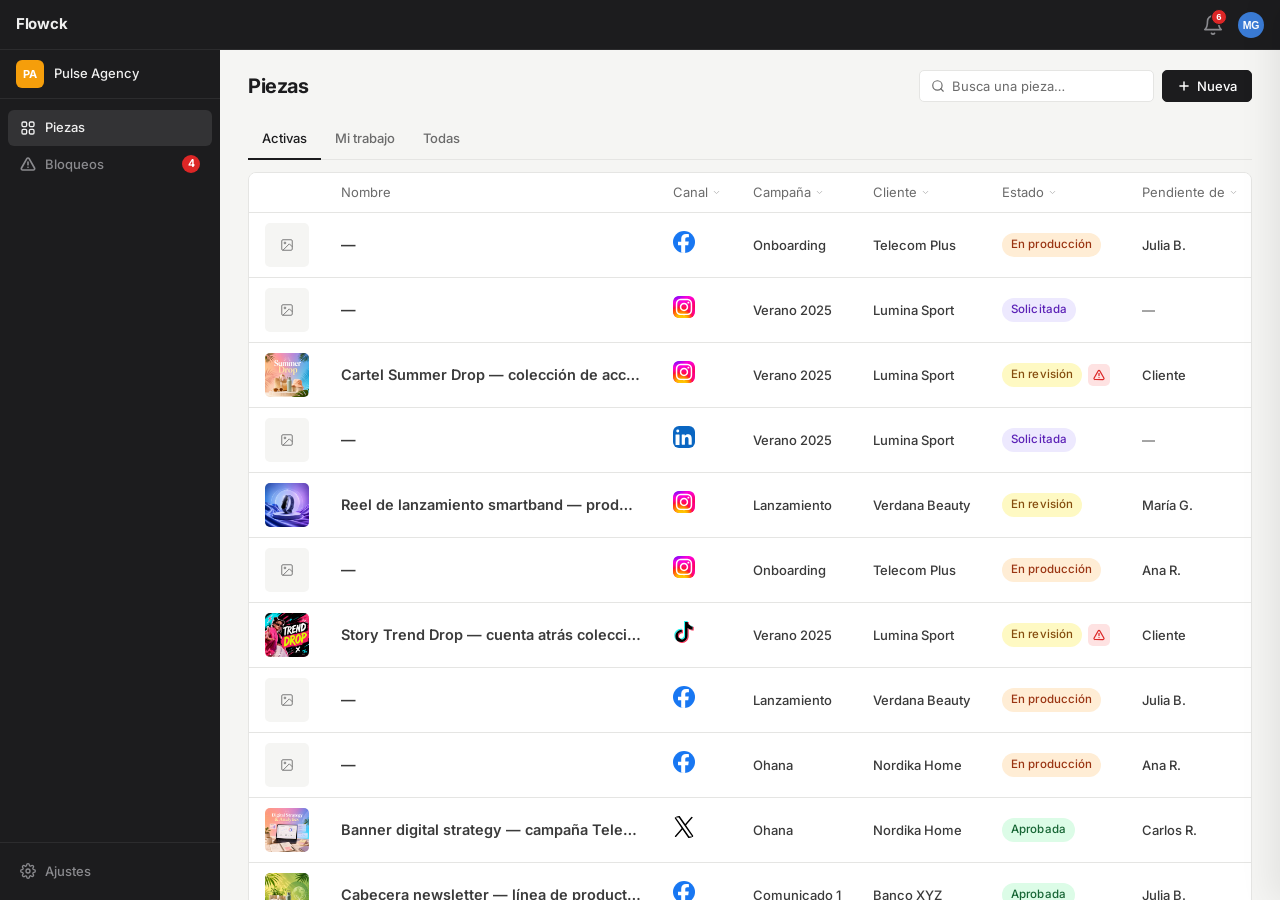
==== commit 0c2b4830: "feat: simplifica popover de bloqueo — solo título y botón Ver detalles Elimina nombre de pieza, moti" ====
--- a/index.html
+++ b/index.html
@@ -87,13 +87,8 @@
     </svg>
     Bloqueo activo
   </div>
-  <div style="font-size:12px;font-weight:600;color:#111;margin-bottom:8px;line-height:1.3" id="popPieceName"></div>
-  <div class="block-popover-reason" id="popReason"></div>
-  <div class="block-popover-meta">
-    Pendiente de: <strong id="popPending"></strong> &nbsp;·&nbsp; Deadline: <strong id="popDeadline"></strong>
-  </div>
   <div class="block-popover-footer">
-    <a id="popViewLink" href="#" class="btn" style="font-size:12px;padding:5px 14px;background:#F87171;border-color:#F87171;color:#fff;">Ver bloqueo →</a>
+    <a id="popViewLink" href="#" class="btn" style="font-size:12px;padding:5px 14px;background:#F87171;border-color:#F87171;color:#fff;">Ver detalles →</a>
   </div>
 </div>
 
--- a/css/styles.css
+++ b/css/styles.css
@@ -172,7 +172,9 @@
   display: flex; align-items: center; justify-content: center;
   cursor: pointer;
   flex-shrink: 0;
-}
+  transition: opacity 0.15s;
+}
+.topbar-avatar:hover { opacity: 0.8; }
 
 /* ── PROFILE DROPDOWN ───────────────────────────── */
 .profile-dropdown {
@@ -634,7 +636,7 @@
 }
 .block-popover-meta { font-size: 12px; color: var(--text-secondary); margin-bottom: 14px; }
 .block-popover-meta strong { color: var(--text-primary); font-weight: 500; }
-.block-popover-footer { display: flex; justify-content: flex-end; }
+.block-popover-footer { display: flex; justify-content: flex-start; }
 #popViewLink:hover { background: #EF4444 !important; border-color: #EF4444 !important; }
 
 /* ── CHANNEL ICONS ─────────────────────────────── */
@@ -1608,7 +1610,7 @@
 /* ── TOPBAR NOTIFICATION BADGE ──────────────────── */
 .topbar-notif-badge {
   position: absolute;
-  top: 1px; right: 1px;
+  top: -3px; right: 1px;
   min-width: 16px; height: 16px;
   background: #DC2626;
   border-radius: var(--r-full);
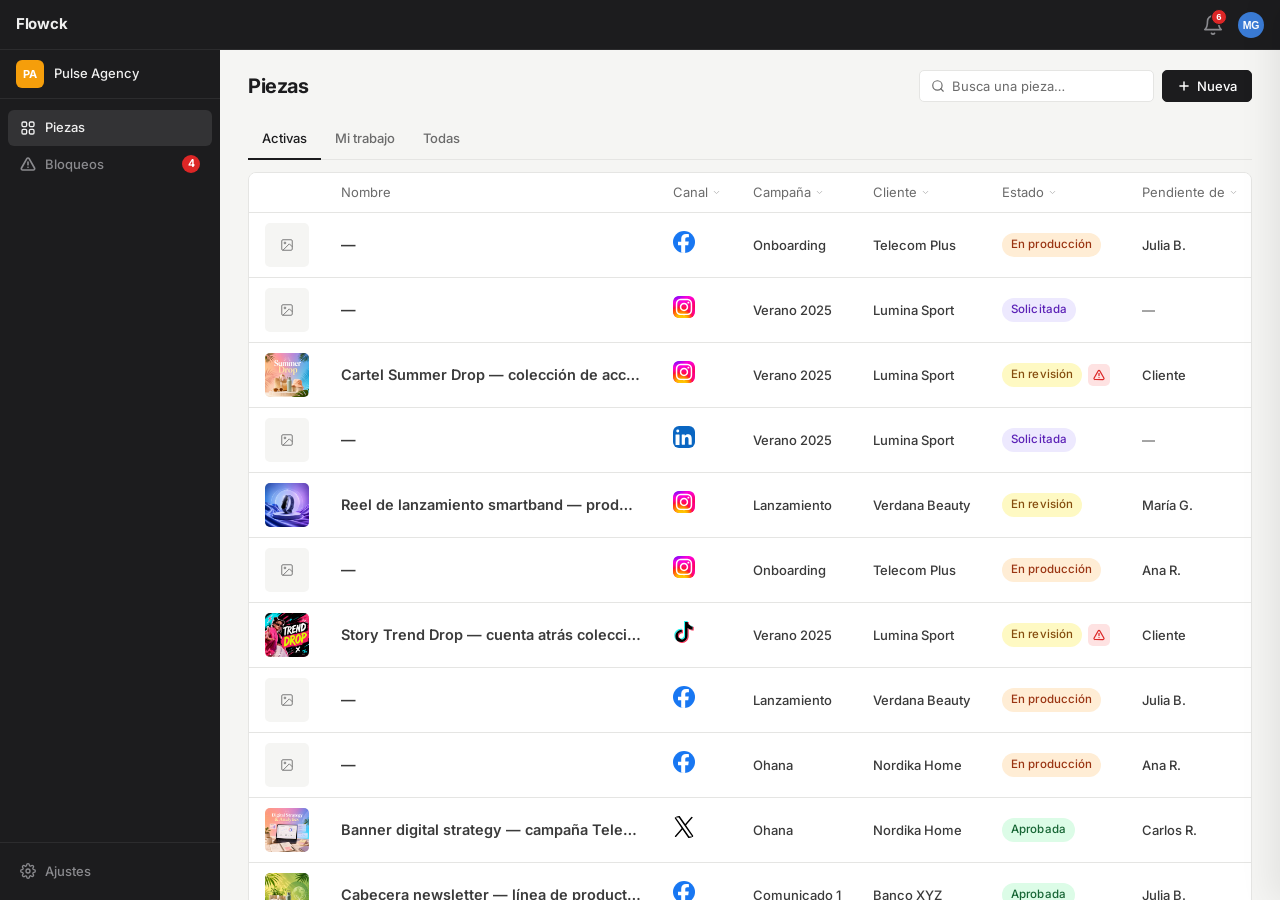
==== commit 7f48fd3a: "fix: popover bloqueo sin icono y ancho ajustado al contenido Elimina el SVG de advertencia del heade" ====
--- a/index.html
+++ b/index.html
@@ -80,11 +80,6 @@
 <!-- Block popover -->
 <div class="block-popover" id="blockPopover">
   <div class="block-popover-header">
-    <svg width="13" height="13" viewBox="0 0 24 24" fill="none" stroke="currentColor" stroke-width="2.5" stroke-linecap="round" stroke-linejoin="round">
-      <path d="m21.73 18-8-14a2 2 0 0 0-3.48 0l-8 14A2 2 0 0 0 4 21h16a2 2 0 0 0 1.73-3Z"/>
-      <path d="M12 9v4"/>
-      <path d="M12 17h.01"/>
-    </svg>
     Bloqueo activo
   </div>
   <div class="block-popover-footer">
--- a/css/styles.css
+++ b/css/styles.css
@@ -619,7 +619,7 @@
   border: 1px solid var(--border);
   border-radius: var(--r);
   padding: 16px 18px;
-  width: 290px;
+  width: auto;
   box-shadow: 0 12px 36px rgba(0,0,0,0.13);
   z-index: 350;
   display: none;
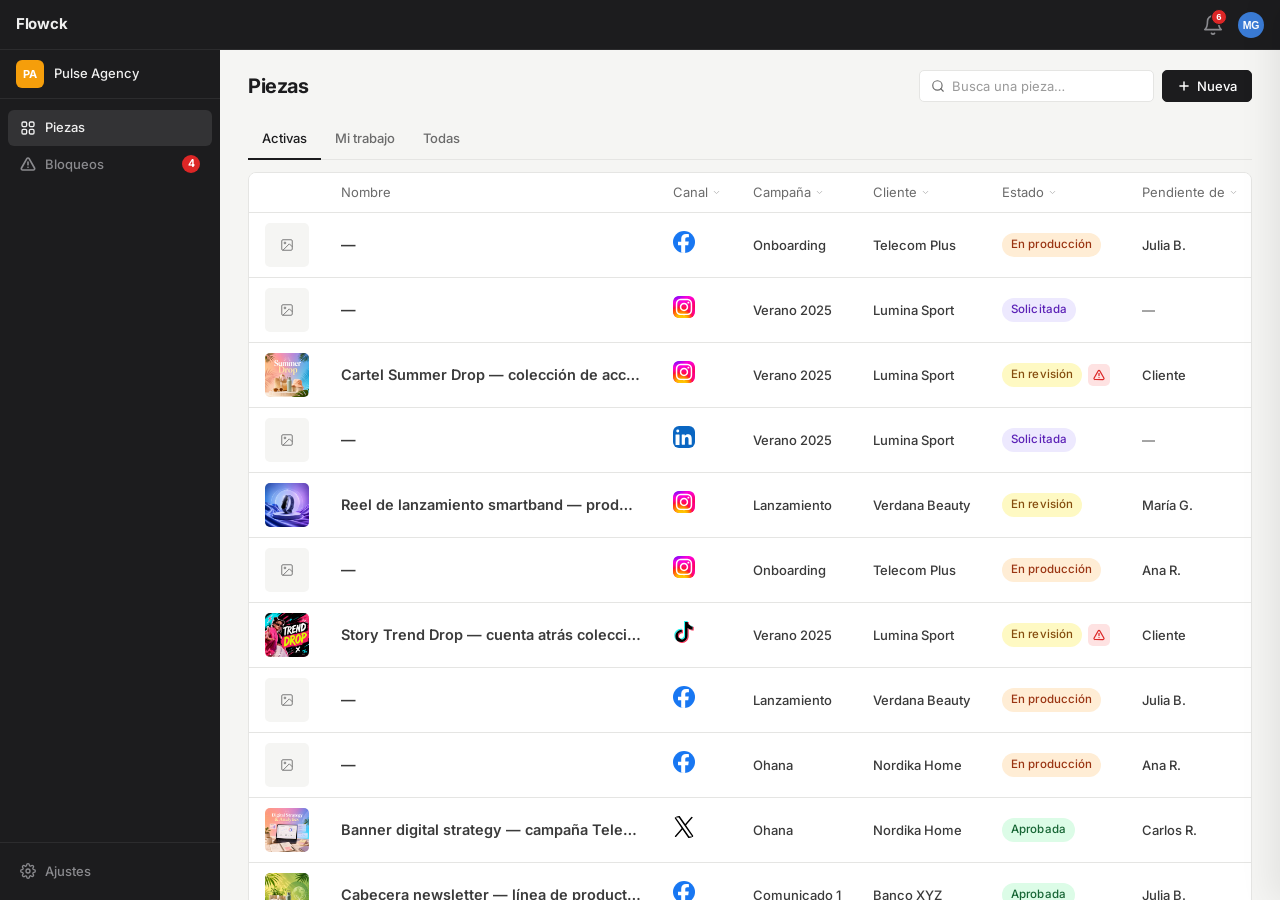
==== commit a89a8e94: "feat: limpia modal Nueva pieza — sin "(opcional)", nota campos obligatorios y placeholders más claro" ====
--- a/index.html
+++ b/index.html
@@ -113,7 +113,7 @@
         </div>
       </div>
       <div class="form-group">
-        <label class="form-label">Campaña <span class="form-label-optional">(opcional)</span></label>
+        <label class="form-label">Campaña</label>
         <input class="form-input" id="fCampaign" type="text" placeholder="Ej. Verano 2025">
       </div>
     </div>
@@ -121,7 +121,7 @@
     <!-- Cliente + Deadline: siempre visibles -->
     <div class="form-row">
       <div class="form-group">
-        <label class="form-label">Cliente <span class="form-label-optional">(opcional)</span></label>
+        <label class="form-label">Cliente</label>
         <input class="form-input" id="fCliente" type="text" placeholder="Ej. Acme Corp">
       </div>
       <div class="form-group">
@@ -138,7 +138,7 @@
     <!-- SIN archivo: Asignado a + Brief -->
     <div id="sectionNoFile">
       <div class="form-group">
-        <label class="form-label">Asignado a <span class="form-label-optional">(opcional)</span></label>
+        <label class="form-label">Asignado a</label>
         <div class="select-wrap">
           <button type="button" class="select-btn" id="fOwnerBtn">
             <span class="select-btn-content">Sin asignar</span>
@@ -147,7 +147,7 @@
         </div>
       </div>
       <div class="form-group">
-        <label class="form-label">Brief <span class="form-label-optional">(opcional)</span></label>
+        <label class="form-label">Brief</label>
         <textarea class="form-textarea" id="fBrief" placeholder="Describe el objetivo, tono y referencias de la pieza…" style="min-height:70px"></textarea>
       </div>
     </div>
@@ -157,8 +157,8 @@
     <!-- Zona de archivo -->
     <div id="fFileZone" class="modal-file-zone">
       <svg width="22" height="22" viewBox="0 0 24 24" fill="none" stroke="currentColor" stroke-width="1.5"><path d="M21 15v4a2 2 0 01-2 2H5a2 2 0 01-2-2v-4"/><polyline points="17 8 12 3 7 8"/><line x1="12" y1="3" x2="12" y2="15"/></svg>
-      <span>Arrastra o <strong style="color:var(--text-primary)">haz clic</strong> para subir el archivo creativo</span>
-      <span class="modal-file-zone-hint">PNG, JPG, MP4, PDF — opcional</span>
+      <span>Arrastra o <strong style="color:var(--text-primary)">haz clic</strong> para subir un archivo</span>
+      <span class="modal-file-zone-hint">PNG, JPG, MP4, PDF</span>
       <input type="file" id="fFile" accept="image/*,video/*,.pdf" style="display:none">
     </div>
     <div id="fFilePreview" class="modal-file-preview" style="display:none">
@@ -173,11 +173,12 @@
     <!-- CON archivo: Copy -->
     <div id="sectionWithFile" style="display:none">
       <div class="form-group">
-        <label class="form-label">Copy <span class="form-label-optional">(opcional)</span></label>
+        <label class="form-label">Copy</label>
         <textarea class="form-textarea" id="fCopy" placeholder="Texto principal de la pieza creativa…" style="min-height:70px"></textarea>
       </div>
     </div>
 
+    <p class="form-required-note"><span class="required-star">*</span> Campos obligatorios</p>
     <div class="modal-footer">
       <button class="btn btn-secondary" id="modalCancel">Cancelar</button>
       <button class="btn btn-primary" id="modalSave" disabled>Crear solicitud</button>
--- a/css/styles.css
+++ b/css/styles.css
@@ -506,7 +506,7 @@
   font-size: 13px; color: var(--text-primary);
   font-family: inherit; outline: none; width: 190px;
 }
-.search-wrap input::placeholder { color: var(--text-secondary); }
+.search-wrap input::placeholder { color: #9A9A9A; }
 
 /* ── MODAL ─────────────────────────────────────── */
 .modal-overlay {
@@ -565,6 +565,7 @@
 }
 .form-input:focus, .form-select:focus, .form-textarea:focus { border-color: #999; }
 .form-textarea { resize: vertical; min-height: 80px; line-height: 1.5; }
+.form-input::placeholder, .form-textarea::placeholder { color: #9A9A9A; }
 .form-row { display: grid; grid-template-columns: 1fr 1fr; gap: 14px; }
 .form-label-optional { font-weight: 400; text-transform: none; letter-spacing: 0; color: var(--text-secondary); font-size: 11px; margin-left: 3px; }
 .modal-footer { display: flex; justify-content: flex-end; gap: 8px; margin-top: 24px; }
@@ -705,7 +706,7 @@
   font-size: 13px; font-family: inherit;
   color: var(--text-primary); background: transparent;
 }
-.filter-search-input::placeholder { color: var(--text-secondary); }
+.filter-search-input::placeholder { color: #9A9A9A; }
 
 .filter-options-list { max-height: 220px; overflow-y: auto; padding: 4px 0; }
 .filter-option-row {
@@ -779,9 +780,13 @@
   color: inherit;
 }
 .block-card:hover { box-shadow: 0 4px 16px rgba(0,0,0,0.09); }
+@keyframes block-highlight-pulse {
+  0%, 100% { border-color: #EF4444; box-shadow: 0 0 0 5px rgba(220,38,38,0.25); }
+  50%       { border-color: rgba(239,68,68,0.25); box-shadow: 0 0 0 5px rgba(220,38,38,0.04); }
+}
 .block-card.highlight {
-  border-color: #EF4444;
-  box-shadow: 0 0 0 3px rgba(220,38,38,0.18);
+  border-width: 2px;
+  animation: block-highlight-pulse 1.2s ease-in-out infinite;
 }
 
 .block-card-img {
@@ -826,6 +831,7 @@
 }
 
 .block-reason-box {
+  margin-top: auto;
   background: #FFF5F5;
   border-radius: 6px;
   padding: 11px 12px;
@@ -936,7 +942,7 @@
   font-family: inherit; text-align: left;
 }
 .detail-piece-title:focus { cursor: text; }
-.detail-piece-title::placeholder { color: #9B9B97; font-weight: 600; }
+.detail-piece-title::placeholder { color: #B0B0AB; font-weight: 600; }
 .title-autosaved {
   font-size: 11px; color: #9B9B97; opacity: 0;
   transition: opacity 0.3s; pointer-events: none;
@@ -1229,7 +1235,7 @@
   resize: none; outline: none; line-height: 1.45; min-height: 38px; max-height: 100px;
   transition: border-color 0.12s;
 }
-.comments-input-area textarea::placeholder { color: var(--text-on-dark-muted); }
+.comments-input-area textarea::placeholder { color: #ABABAE; }
 .comments-input-area textarea:focus { border-color: rgba(255,255,255,0.25); }
 .comments-input-area button {
   padding: 8px 12px; background: rgba(255,255,255,0.9); color: var(--text-primary);
@@ -1316,6 +1322,7 @@
 
 /* ── REQUIRED / DISABLED ───────────────────────── */
 .required-star { color: #EF4444; margin-left: 1px; }
+.form-required-note { font-size: 12px; color: var(--text-secondary); margin-top: 16px; margin-bottom: 0; }
 .btn-primary:disabled { opacity: 0.38; cursor: not-allowed; }
 
 /* ── MINI CALENDAR ──────────────────────────────── */
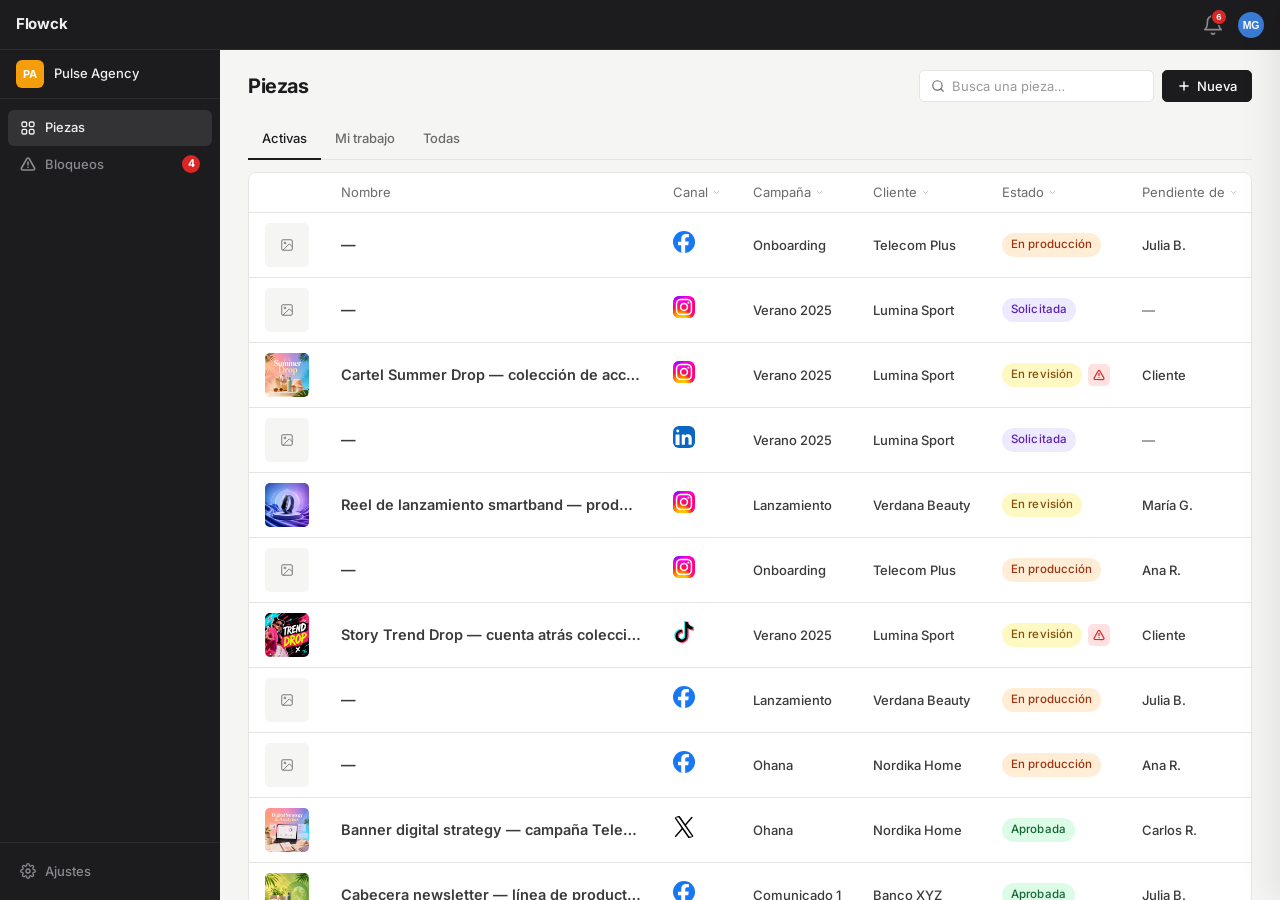
==== commit a649812b: "fix: iguala color placeholder de selectores del modal al de los campos de texto - .select-btn.empty " ====
--- a/index.html
+++ b/index.html
@@ -140,7 +140,7 @@
       <div class="form-group">
         <label class="form-label">Asignado a</label>
         <div class="select-wrap">
-          <button type="button" class="select-btn" id="fOwnerBtn">
+          <button type="button" class="select-btn empty" id="fOwnerBtn">
             <span class="select-btn-content">Sin asignar</span>
             <svg class="select-chevron" width="11" height="11" viewBox="0 0 24 24" fill="none" stroke="currentColor" stroke-width="2.5" stroke-linecap="round"><polyline points="6 9 12 15 18 9"/></svg>
           </button>
--- a/css/styles.css
+++ b/css/styles.css
@@ -1338,7 +1338,7 @@
   transition: border-color 0.12s;
 }
 .cal-input-btn:hover { border-color: #b8b8b6; }
-.cal-input-btn.empty .cal-btn-text { color: var(--text-secondary); }
+.cal-input-btn.empty .cal-btn-text { color: #9A9A9A; }
 .cal-input-btn svg { flex-shrink: 0; color: var(--text-secondary); margin-left: 8px; }
 
 .cal-popover {
@@ -1419,7 +1419,7 @@
   transition: border-color 0.12s;
 }
 .select-btn:hover { border-color: #b8b8b6; }
-.select-btn.empty .select-btn-content { color: var(--text-secondary); }
+.select-btn.empty .select-btn-content { color: #9A9A9A; }
 .select-btn-content { display: inline-flex; align-items: center; gap: 8px; overflow: hidden; white-space: nowrap; }
 .select-chevron { flex-shrink: 0; color: var(--text-secondary); margin-left: 8px; }
 
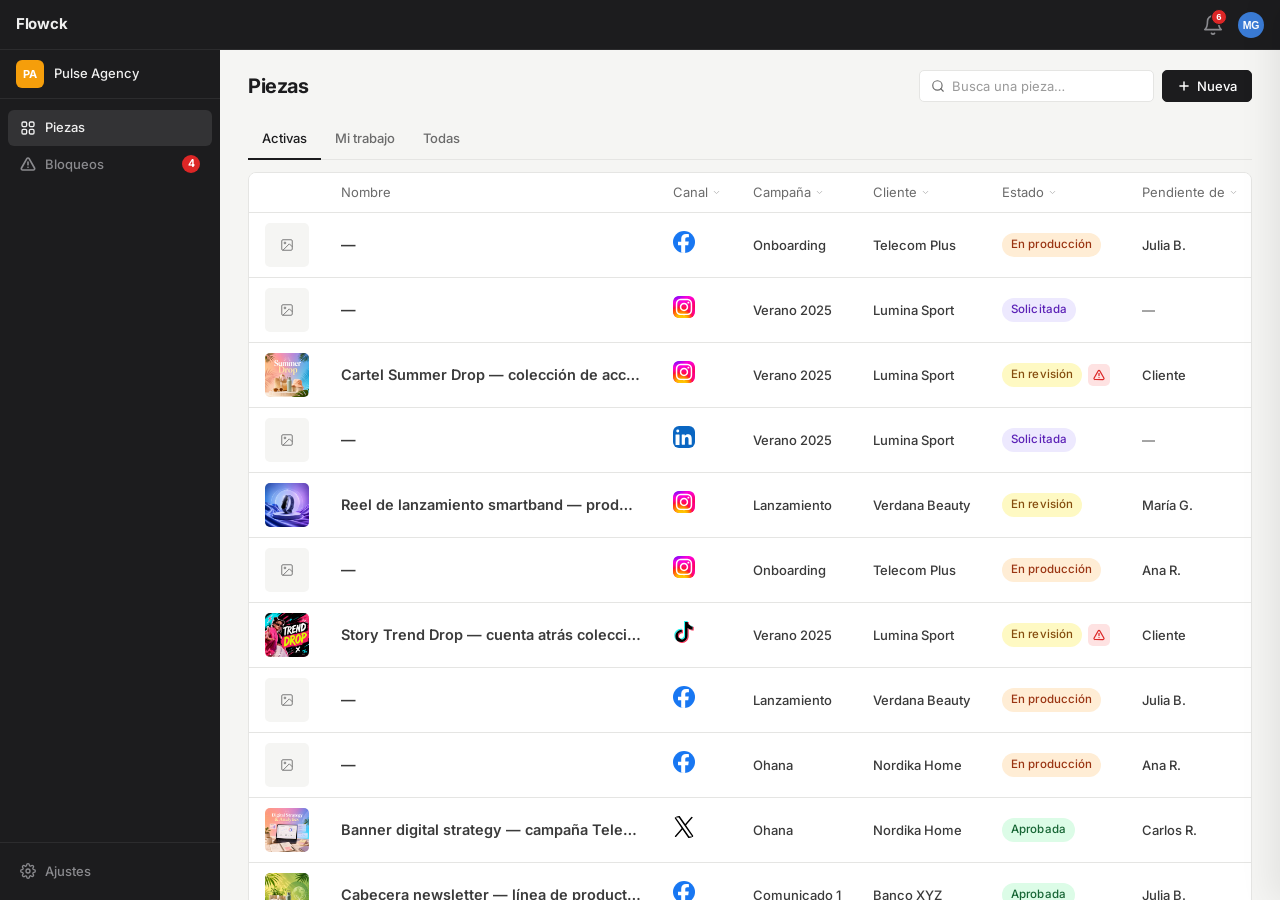
==== commit bd3e9a19: "fix: correcciones combobox modal — chevron, scroll, espaciado y placeholder Copy - ComboSelect: chev" ====
--- a/index.html
+++ b/index.html
@@ -114,7 +114,12 @@
       </div>
       <div class="form-group">
         <label class="form-label">Campaña</label>
-        <input class="form-input" id="fCampaign" type="text" placeholder="Ej. Verano 2025">
+        <div class="select-wrap">
+          <div class="combo-btn">
+            <input type="text" class="combo-input" id="fCampaign" placeholder="Selecciona o escribe" autocomplete="off">
+            <svg class="select-chevron" width="11" height="11" viewBox="0 0 24 24" fill="none" stroke="currentColor" stroke-width="2.5" stroke-linecap="round"><polyline points="6 9 12 15 18 9"/></svg>
+          </div>
+        </div>
       </div>
     </div>
 
@@ -122,7 +127,12 @@
     <div class="form-row">
       <div class="form-group">
         <label class="form-label">Cliente</label>
-        <input class="form-input" id="fCliente" type="text" placeholder="Ej. Acme Corp">
+        <div class="select-wrap">
+          <div class="combo-btn">
+            <input type="text" class="combo-input" id="fCliente" placeholder="Selecciona o escribe" autocomplete="off">
+            <svg class="select-chevron" width="11" height="11" viewBox="0 0 24 24" fill="none" stroke="currentColor" stroke-width="2.5" stroke-linecap="round"><polyline points="6 9 12 15 18 9"/></svg>
+          </div>
+        </div>
       </div>
       <div class="form-group">
         <label class="form-label">Deadline <span class="required-star">*</span></label>
@@ -170,18 +180,16 @@
       <button type="button" class="modal-file-preview-remove" id="fFileRemove" title="Quitar archivo">✕</button>
     </div>
 
-    <!-- CON archivo: Copy -->
-    <div id="sectionWithFile" style="display:none">
-      <div class="form-group">
-        <label class="form-label">Copy</label>
-        <textarea class="form-textarea" id="fCopy" placeholder="Texto principal de la pieza creativa…" style="min-height:70px"></textarea>
-      </div>
+    <!-- Copy: siempre visible -->
+    <div class="form-group">
+      <label class="form-label">Copy</label>
+      <textarea class="form-textarea" id="fCopy" placeholder="Escribe el texto de la pieza..." style="min-height:70px"></textarea>
     </div>
 
     <p class="form-required-note"><span class="required-star">*</span> Campos obligatorios</p>
     <div class="modal-footer">
       <button class="btn btn-secondary" id="modalCancel">Cancelar</button>
-      <button class="btn btn-primary" id="modalSave" disabled>Crear solicitud</button>
+      <button class="btn btn-primary" id="modalSave" disabled>Añadir pieza</button>
     </div>
   </div>
 </div>
@@ -606,6 +614,60 @@
   );
   ownerSelect.setValue('Sin asignar', false);
 
+  /* ── ComboSelect: input con dropdown filtrable ── */
+  class ComboSelect {
+    constructor(inputEl, getOptions) {
+      this._input = inputEl;
+      this._getOptions = getOptions;
+      this._wrap = inputEl.closest('.select-wrap');
+      this._pop = null;
+      inputEl.addEventListener('focus', () => this._filter());
+      inputEl.addEventListener('input', () => this._filter());
+      inputEl.addEventListener('blur',  () => setTimeout(() => this._hide(), 150));
+      inputEl.addEventListener('keydown', e => { if (e.key === 'Escape') { this._hide(); inputEl.blur(); } });
+      const chevron = inputEl.closest('.combo-btn').querySelector('.select-chevron');
+      if (chevron) chevron.addEventListener('click', () => inputEl.focus());
+    }
+    _getPop() {
+      if (!this._pop) {
+        this._pop = document.createElement('div');
+        this._pop.className = 'select-popover combo-popover';
+        this._wrap.appendChild(this._pop);
+      }
+      return this._pop;
+    }
+    _filter() {
+      const q = this._input.value.toLowerCase().trim();
+      const opts = this._getOptions().filter(o => !q || o.toLowerCase().includes(q));
+      if (!opts.length) { this._hide(); return; }
+      const pop = this._getPop();
+      pop.innerHTML = opts.map(o =>
+        `<div class="select-option-row" data-v="${o.replace(/"/g,'&quot;')}">${o}</div>`
+      ).join('');
+      pop.querySelectorAll('[data-v]').forEach(row => {
+        row.addEventListener('mousedown', e => {
+          e.preventDefault();
+          this._input.value = row.dataset.v;
+          this._hide();
+        });
+      });
+      pop.classList.add('open');
+    }
+    _hide() { if (this._pop) this._pop.classList.remove('open'); }
+    getValue() { return this._input.value.trim(); }
+    setValue(v) { this._input.value = v || ''; }
+    reset()     { this._input.value = ''; }
+  }
+
+  function getUniqueCampaigns() {
+    return [...new Set(getPieces().map(p => p.campaign).filter(c => c && c !== '—'))];
+  }
+  function getUniqueClientes() {
+    return [...new Set(getPieces().map(p => p.cliente).filter(c => c && c !== '—'))];
+  }
+  const campaignCombo = new ComboSelect(document.getElementById('fCampaign'), getUniqueCampaigns);
+  const clienteCombo  = new ComboSelect(document.getElementById('fCliente'),  getUniqueClientes);
+
   function validateModal() {
     const name    = document.getElementById('fName').value.trim();
     const channel = channelSelect.getValue();
@@ -617,11 +679,8 @@
 
   function setModalMode(withFile) {
     modalHasFile = withFile;
-    document.getElementById('sectionNoFile').style.display  = withFile ? 'none'  : 'block';
-    document.getElementById('sectionWithFile').style.display = withFile ? 'block' : 'none';
-    document.getElementById('modalSave').textContent = editingPieceId
-      ? 'Guardar cambios'
-      : (withFile ? 'Añadir pieza' : 'Crear solicitud');
+    document.getElementById('sectionNoFile').style.display = withFile ? 'none' : 'block';
+    document.getElementById('modalSave').textContent = editingPieceId ? 'Guardar cambios' : 'Añadir pieza';
     validateModal();
   }
 
--- a/css/styles.css
+++ b/css/styles.css
@@ -566,6 +566,8 @@
 .form-input:focus, .form-select:focus, .form-textarea:focus { border-color: #999; }
 .form-textarea { resize: vertical; min-height: 80px; line-height: 1.5; }
 .form-input::placeholder, .form-textarea::placeholder { color: #9A9A9A; }
+#fCopy { scrollbar-width: none; -ms-overflow-style: none; }
+#fCopy::-webkit-scrollbar { display: none; }
 .form-row { display: grid; grid-template-columns: 1fr 1fr; gap: 14px; }
 .form-label-optional { font-weight: 400; text-transform: none; letter-spacing: 0; color: var(--text-secondary); font-size: 11px; margin-left: 3px; }
 .modal-footer { display: flex; justify-content: flex-end; gap: 8px; margin-top: 24px; }
@@ -578,7 +580,7 @@
   gap: 5px; cursor: pointer; text-align: center;
   color: var(--text-secondary); font-size: 13px;
   transition: border-color 0.15s, background 0.15s;
-  background: var(--bg); margin-bottom: 4px;
+  background: var(--bg); margin-bottom: 16px;
 }
 .modal-file-zone:hover, .modal-file-zone.drag-over { border-color: #999; background: #ededeb; }
 .modal-file-zone svg { color: #aaa; }
@@ -1322,7 +1324,7 @@
 
 /* ── REQUIRED / DISABLED ───────────────────────── */
 .required-star { color: #EF4444; margin-left: 1px; }
-.form-required-note { font-size: 12px; color: var(--text-secondary); margin-top: 16px; margin-bottom: 0; }
+.form-required-note { font-size: 12px; color: var(--text-secondary); margin-top: 0; margin-bottom: 0; }
 .btn-primary:disabled { opacity: 0.38; cursor: not-allowed; }
 
 /* ── MINI CALENDAR ──────────────────────────────── */
@@ -1406,8 +1408,25 @@
 }
 .th-filter-badge:empty { display: none; }
 
+/* ── COMBOBOX (input + dropdown filtrable) ──────── */
+.combo-btn {
+  width: 100%; display: flex; align-items: center; justify-content: space-between;
+  padding: 8px 11px;
+  border: 1px solid var(--border); border-radius: var(--r-sm);
+  background: var(--surface);
+  font-size: 13.5px;
+  transition: border-color 0.12s;
+}
+.combo-btn:hover        { border-color: #b8b8b6; }
+.combo-btn:focus-within { border-color: #999; }
+.combo-input {
+  flex: 1; border: none; background: transparent; outline: none;
+  font-size: 13.5px; color: var(--text-primary); font-family: inherit; min-width: 0;
+}
+.combo-input::placeholder { color: #9A9A9A; }
+
 /* ── ICON SELECT (dropdown puro icono+texto) ────── */
-.select-wrap { position: relative; }
+.select-wrap { position: relative; width: 100%; }
 .select-btn {
   width: 100%; display: flex; align-items: center; justify-content: space-between;
   padding: 8px 11px;
@@ -1436,6 +1455,7 @@
   display: none;
 }
 .select-popover.open { display: block; }
+.combo-popover { position: absolute; top: calc(100% + 4px); left: 0; width: 100%; }
 .select-option-row {
   display: flex; align-items: center; gap: 8px;
   padding: 7px 10px;
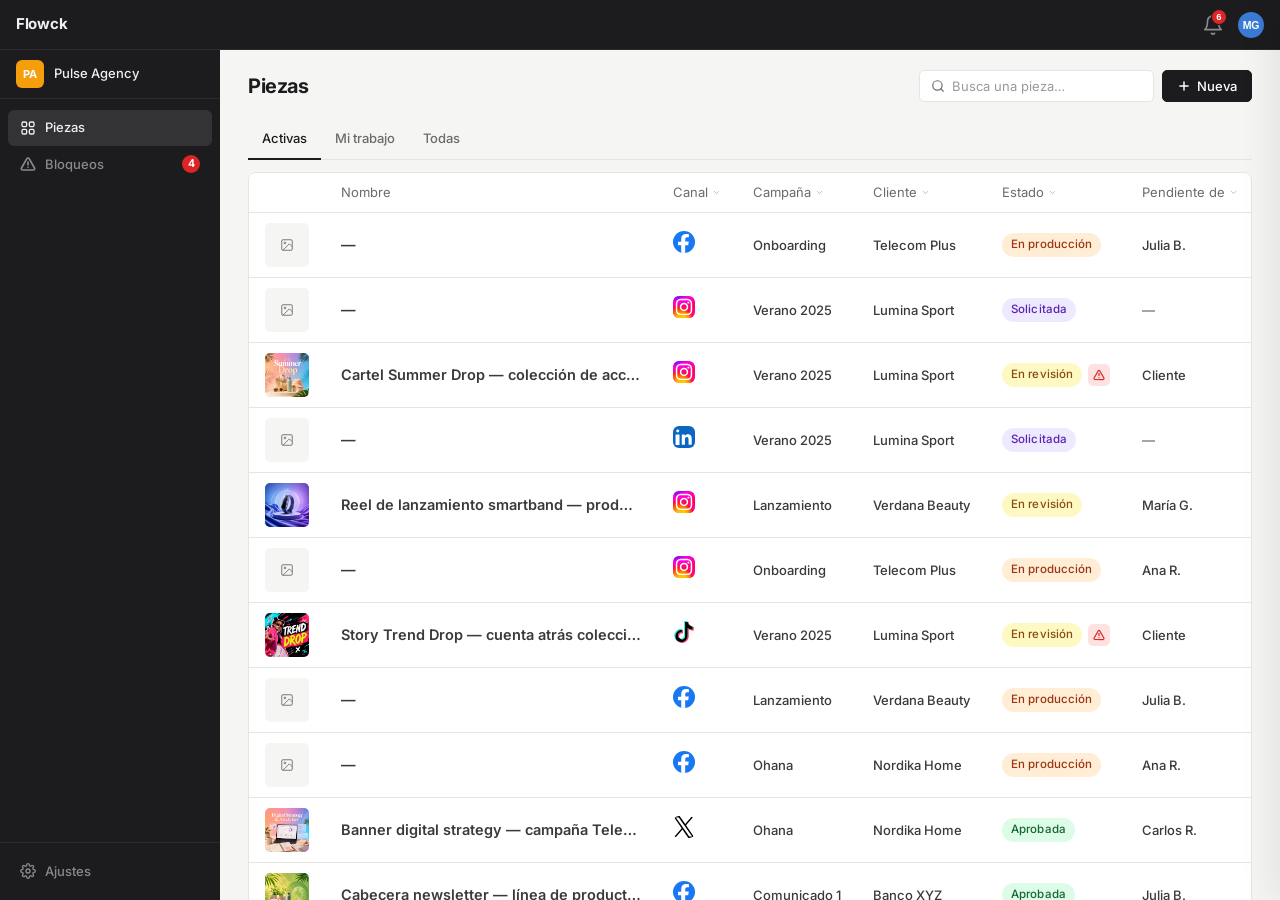
==== commit 751b247a: "fix: modal Editar pieza — Copy consistente con detalle - openEditModal: carga fCopy vacío para statu" ====
--- a/index.html
+++ b/index.html
@@ -717,7 +717,7 @@
     document.getElementById('fCampaign').value = (piece.campaign && piece.campaign !== '—') ? piece.campaign : '';
     document.getElementById('fCliente').value  = piece.cliente || '';
     document.getElementById('fBrief').value    = piece.brief || '';
-    document.getElementById('fCopy').value     = piece.copy || '';
+    document.getElementById('fCopy').value     = ['solicitada','produccion'].includes(piece.status) ? '' : (piece.copy || '');
     channelSelect.setValue(piece.channel, false);
     cal.setValue(piece.deadline || '');
     ownerSelect.setValue((piece.pendienteDe && piece.pendienteDe !== '—') ? piece.pendienteDe : 'Sin asignar', false);
@@ -821,7 +821,7 @@
 
       const owner = modalHasFile ? (orig.pendienteDe || 'Sin asignar') : (ownerSelect.getValue() || 'Sin asignar');
       const brief = modalHasFile ? (orig.brief || '') : document.getElementById('fBrief').value.trim();
-      const copy  = modalHasFile ? document.getElementById('fCopy').value.trim() : (orig.copy || '');
+      const copy  = document.getElementById('fCopy').value.trim();
 
       let fileName, fileFormat, thumbnail, image;
       if (modalFileData) {
--- a/css/styles.css
+++ b/css/styles.css
@@ -568,7 +568,7 @@
 .form-input::placeholder, .form-textarea::placeholder { color: #9A9A9A; }
 #fCopy { scrollbar-width: none; -ms-overflow-style: none; }
 #fCopy::-webkit-scrollbar { display: none; }
-.form-row { display: grid; grid-template-columns: 1fr 1fr; gap: 14px; }
+.form-row { display: grid; grid-template-columns: minmax(0, 1fr) minmax(0, 1fr); gap: 14px; }
 .form-label-optional { font-weight: 400; text-transform: none; letter-spacing: 0; color: var(--text-secondary); font-size: 11px; margin-left: 3px; }
 .modal-footer { display: flex; justify-content: flex-end; gap: 8px; margin-top: 24px; }
 
@@ -1452,8 +1452,11 @@
   padding: 4px;
   max-height: 280px;
   overflow-y: auto;
+  scrollbar-width: none;
+  -ms-overflow-style: none;
   display: none;
 }
+.select-popover::-webkit-scrollbar { display: none; }
 .select-popover.open { display: block; }
 .combo-popover { position: absolute; top: calc(100% + 4px); left: 0; width: 100%; }
 .select-option-row {
